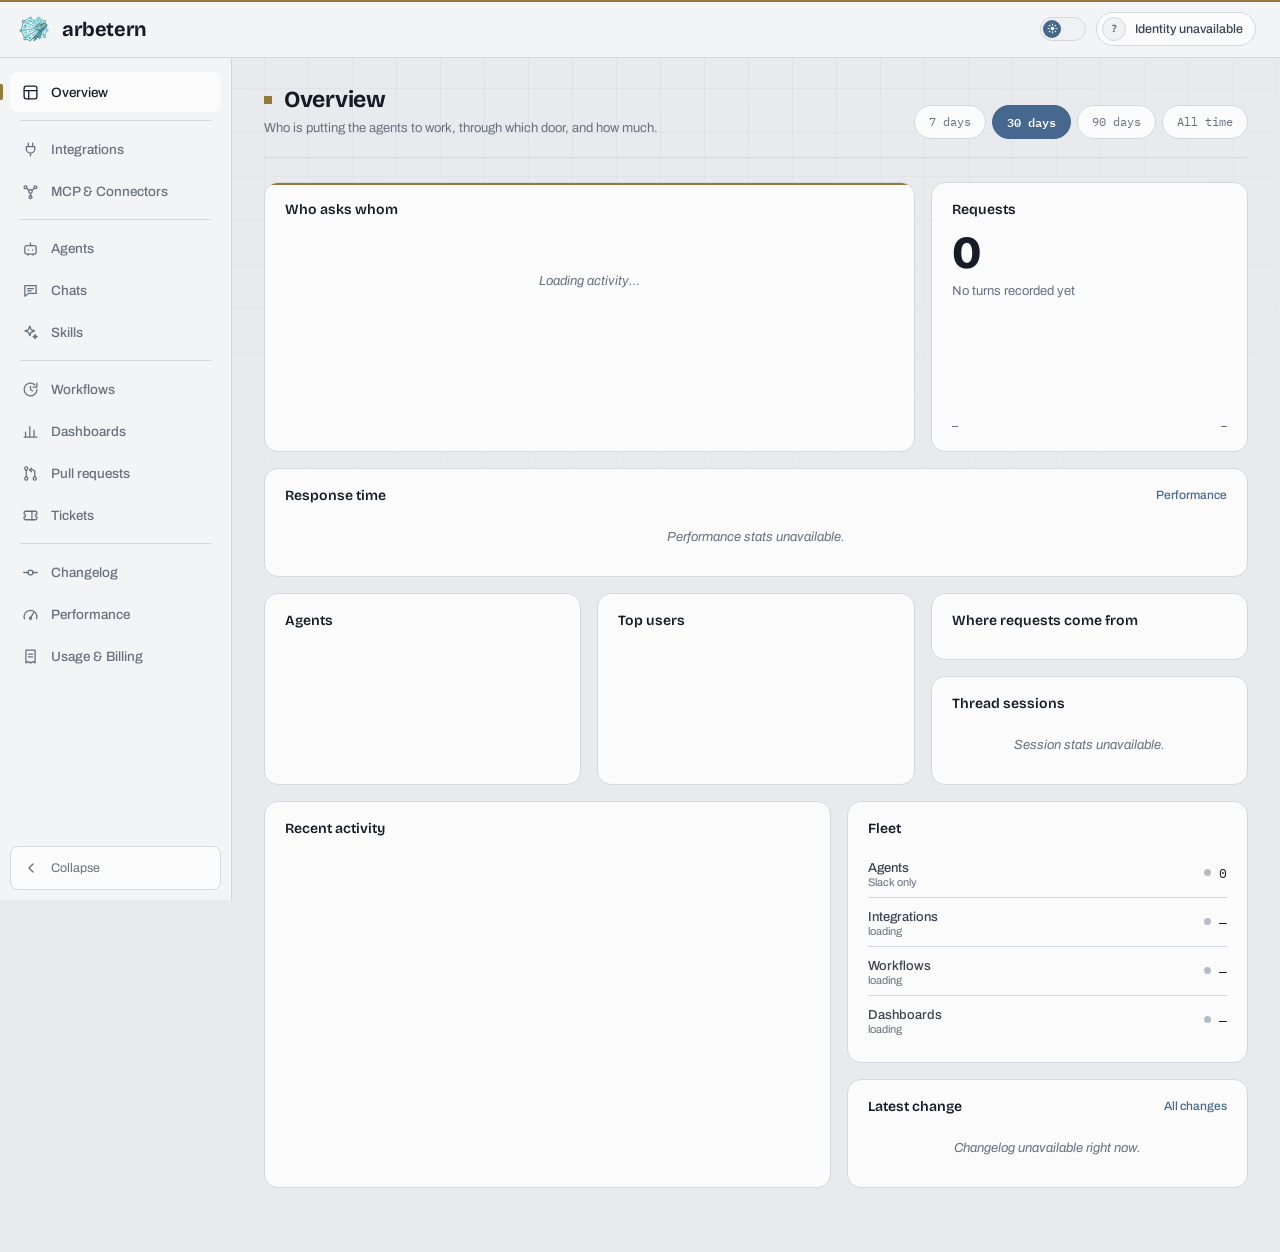
==== ui/index.html @ 9fe019d5 "feat(context): merge user context to a single profile and add output definition per source Signed-of" ====
<!DOCTYPE html>
<html lang="en">
<head>
  <meta charset="UTF-8" />
  <meta name="viewport" content="width=device-width, initial-scale=1.0" />
  <link rel="icon" type="image/svg+xml" href="/favicon.svg" />
  <title>arbetern — Agent Manager</title>
  <link rel="preconnect" href="https://fonts.googleapis.com" />
  <link rel="preconnect" href="https://fonts.gstatic.com" crossorigin />
  <link href="https://fonts.googleapis.com/css2?family=Bricolage+Grotesque:opsz,wght@12..96,500;12..96,600;12..96,700;12..96,800&family=Archivo:wght@400;500;600;700&family=IBM+Plex+Mono:wght@400;500;600&display=swap" rel="stylesheet" />
  <script>(function(){var d=document.documentElement;try{var t=localStorage.getItem('arbetern-theme');if(!t&&window.matchMedia&&matchMedia('(prefers-color-scheme: light)').matches)t='light';d.dataset.theme=t||'dark';if(localStorage.getItem('arbetern-sidebar')==='collapsed')d.dataset.sidebar='collapsed';}catch(e){d.dataset.theme='dark';}})();</script>
  <link rel="stylesheet" href="/ui/app.css" />
</head>
<body>

  <header class="topbar">
    <div class="topbar-left">
      <button class="icon-btn" id="menu-toggle" type="button" aria-label="Open navigation">
        <svg viewBox="0 0 24 24" fill="none" stroke="currentColor" stroke-width="2" stroke-linecap="round"><path d="M4 7h16M4 12h16M4 17h16"/></svg>
      </button>
      <a class="logo" href="/ui/" data-page="overview">
        <div class="logo-icon" id="logo-icon">a</div>
        <span id="header-title">arbetern</span>
      </a>
    </div>
    <div class="topbar-right">
      <button class="theme-toggle" id="theme-toggle" type="button" role="switch" aria-label="Toggle color theme">
        <span class="theme-toggle-knob">
          <svg class="tt-sun" viewBox="0 0 24 24" width="11" height="11" fill="none" stroke="currentColor" stroke-width="2.5" stroke-linecap="round"><circle cx="12" cy="12" r="4" fill="currentColor" stroke="none"/><path d="M12 2.5v2M12 19.5v2M2.5 12h2M19.5 12h2M5 5l1.4 1.4M17.6 17.6 19 19M19 5l-1.4 1.4M6.4 17.6 5 19"/></svg>
          <svg class="tt-moon" viewBox="0 0 24 24" width="11" height="11" fill="currentColor"><path d="M21 12.79A9 9 0 1 1 11.21 3 7 7 0 0 0 21 12.79z"/></svg>
        </span>
      </button>
      <div class="user-menu" id="user-menu">
        <button class="user-btn" id="user-button" type="button" aria-haspopup="dialog" aria-expanded="false" title="Your identity">
          <span class="user-avatar muted">?</span><span class="user-name">Signing in…</span>
        </button>
        <div class="user-pop" id="user-pop" role="dialog" aria-label="Your identity" hidden></div>
      </div>
    </div>
  </header>

  <div class="shell">
    <aside class="sidebar" id="sidebar">
      <nav class="sidebar-nav" aria-label="Primary">
        <a class="nav-item" href="/ui/" data-page="overview" title="Overview">
          <svg viewBox="0 0 24 24" fill="none" stroke="currentColor" stroke-width="1.8" stroke-linecap="round" stroke-linejoin="round"><rect x="3" y="3" width="18" height="18" rx="3"/><path d="M3 9.5h18M9.5 21V9.5"/></svg>
          <span>Overview</span>
        </a>
        <div class="nav-sep"></div>
        <a class="nav-item" href="/ui/integrations" data-page="integrations" title="Integrations">
          <svg viewBox="0 0 24 24" fill="none" stroke="currentColor" stroke-width="1.8" stroke-linecap="round" stroke-linejoin="round"><path d="M9 3v5M15 3v5M6 8h12v3a6 6 0 0 1-12 0V8zM12 17v4"/></svg>
          <span>Integrations</span>
        </a>
        <a class="nav-item" href="/ui/mcp" data-page="mcp" title="MCP &amp; Connectors">
          <svg viewBox="0 0 24 24" fill="none" stroke="currentColor" stroke-width="1.8" stroke-linecap="round" stroke-linejoin="round"><circle cx="12" cy="12" r="2.5"/><circle cx="5" cy="6" r="2"/><circle cx="19" cy="6" r="2"/><circle cx="12" cy="20" r="2"/><path d="M10.2 10.5 6.6 7.4M13.8 10.5l3.6-3.1M12 14.5V18"/></svg>
          <span>MCP &amp; Connectors</span>
        </a>
        <div class="nav-sep"></div>
        <a class="nav-item" href="/ui/agents" data-page="agents" title="Agents">
          <svg viewBox="0 0 24 24" fill="none" stroke="currentColor" stroke-width="1.8" stroke-linecap="round" stroke-linejoin="round"><rect x="4" y="8" width="16" height="12" rx="3"/><path d="M12 4v4M8.5 20v1.5M15.5 20v1.5"/><circle cx="9" cy="14" r="1" fill="currentColor" stroke="none"/><circle cx="15" cy="14" r="1" fill="currentColor" stroke="none"/></svg>
          <span>Agents</span>
        </a>
        <a class="nav-item" href="/ui/chats" data-page="chats" title="Chats">
          <svg viewBox="0 0 24 24" fill="none" stroke="currentColor" stroke-width="1.8" stroke-linecap="round" stroke-linejoin="round"><path d="M4 5h16v11H9.5L4 20V5z"/><path d="M8 9.5h8M8 12.5h5"/></svg>
          <span>Chats</span>
        </a>
        <a class="nav-item" href="/ui/skills" data-page="skills" title="Skills">
          <svg viewBox="0 0 24 24" fill="none" stroke="currentColor" stroke-width="1.8" stroke-linecap="round" stroke-linejoin="round"><path d="M11 3l1.9 4.9L17.8 9.8l-4.9 1.9L11 16.6l-1.9-4.9L4.2 9.8l4.9-1.9L11 3z"/><path d="M18.5 15l.8 2 2 .8-2 .8-.8 2-.8-2-2-.8 2-.8.8-2z"/></svg>
          <span>Skills</span>
        </a>
        <div class="nav-sep"></div>
        <a class="nav-item" href="/ui/workflows" data-page="workflows" title="Workflows">
          <svg viewBox="0 0 24 24" fill="none" stroke="currentColor" stroke-width="1.8" stroke-linecap="round" stroke-linejoin="round"><path d="M21 12a9 9 0 1 1-2.9-6.6"/><path d="M21 3v5.5h-5.5"/><path d="M12 7.5V12l3 2"/></svg>
          <span>Workflows</span>
        </a>
        <a class="nav-item" href="/ui/dashboards" data-page="dashboards" title="Dashboards">
          <svg viewBox="0 0 24 24" fill="none" stroke="currentColor" stroke-width="1.8" stroke-linecap="round" stroke-linejoin="round"><path d="M5 20v-7M11 20V5M17 20v-10M3 20h18"/></svg>
          <span>Dashboards</span>
        </a>
        <a class="nav-item" href="/ui/pulls" data-page="pulls" title="Pull requests">
          <svg viewBox="0 0 24 24" fill="none" stroke="currentColor" stroke-width="1.8" stroke-linecap="round" stroke-linejoin="round"><circle cx="6" cy="5" r="2.2"/><circle cx="6" cy="19" r="2.2"/><circle cx="18" cy="19" r="2.2"/><path d="M6 7.2v9.6M18 16.8V10a3 3 0 0 0-3-3h-4"/><path d="M13.5 4.5 11 7l2.5 2.5"/></svg>
          <span>Pull requests</span>
        </a>
        <a class="nav-item" href="/ui/tickets" data-page="tickets" title="Tickets">
          <svg viewBox="0 0 24 24" fill="none" stroke="currentColor" stroke-width="1.8" stroke-linecap="round" stroke-linejoin="round"><path d="M3 8a2 2 0 0 1 2-2h14a2 2 0 0 1 2 2v2a2 2 0 0 0 0 4v2a2 2 0 0 1-2 2H5a2 2 0 0 1-2-2v-2a2 2 0 0 0 0-4V8z"/><path d="M14 6v12"/></svg>
          <span>Tickets</span>
        </a>
        <div class="nav-sep"></div>
        <a class="nav-item" href="/ui/changelog" data-page="changelog" title="Changelog">
          <svg viewBox="0 0 24 24" fill="none" stroke="currentColor" stroke-width="1.8" stroke-linecap="round" stroke-linejoin="round"><circle cx="12" cy="12" r="3.5"/><path d="M2.5 12h6M15.5 12h6"/></svg>
          <span>Changelog</span>
        </a>
        <a class="nav-item" href="/ui/performance" data-page="performance" title="Performance">
          <svg viewBox="0 0 24 24" fill="none" stroke="currentColor" stroke-width="1.8" stroke-linecap="round" stroke-linejoin="round"><path d="M3.5 18a9 9 0 1 1 17 0"/><path d="M12.6 15.6 16.5 9.4"/><circle cx="12" cy="17.2" r="1.5"/></svg>
          <span>Performance</span>
        </a>
        <a class="nav-item" href="/ui/billing" data-page="billing" title="Usage &amp; Billing">
          <svg viewBox="0 0 24 24" fill="none" stroke="currentColor" stroke-width="1.8" stroke-linecap="round" stroke-linejoin="round"><path d="M5.5 3h13v18l-2.6-1.8L13.3 21 12 19.6 10.7 21l-2.6-1.8L5.5 21V3z"/><path d="M9 8.5h6M9 12.5h6"/></svg>
          <span>Usage &amp; Billing</span>
        </a>
        <a class="nav-item" href="/ui/backend" data-page="backend" title="Backend" id="nav-backend" hidden>
          <svg viewBox="0 0 24 24" fill="none" stroke="currentColor" stroke-width="1.8" stroke-linecap="round" stroke-linejoin="round"><ellipse cx="12" cy="5.5" rx="8" ry="2.5"/><path d="M4 5.5v13c0 1.4 3.6 2.5 8 2.5s8-1.1 8-2.5v-13"/><path d="M4 12c0 1.4 3.6 2.5 8 2.5s8-1.1 8-2.5"/></svg>
          <span>Backend</span>
        </a>
      </nav>
      <button class="sidebar-collapse" id="sidebar-collapse" type="button" aria-label="Collapse navigation" title="Collapse">
        <svg viewBox="0 0 24 24" fill="none" stroke="currentColor" stroke-width="2" stroke-linecap="round" stroke-linejoin="round"><path d="M15 6l-6 6 6 6"/></svg>
        <span>Collapse</span>
      </button>
    </aside>
    <div class="sidebar-scrim" id="sidebar-scrim"></div>

    <main class="content">
      <section class="page" data-page="overview">
        <div class="page-head">
          <div>
            <h1 class="page-title">Overview</h1>
            <p class="page-desc">Who is putting the agents to work, through which door, and how much.</p>
          </div>
          <div class="page-actions">
            <div class="pills" data-pills="window">
              <button class="pill" data-days="7">7 days</button>
              <button class="pill active" data-days="30">30 days</button>
              <button class="pill" data-days="90">90 days</button>
              <button class="pill" data-days="0">All time</button>
            </div>
          </div>
        </div>
        <div class="overview-grid">
          <section class="panel panel-matrix span-8">
            <h2>Who asks whom <small id="matrix-meta"></small></h2>
            <div class="matrix-scroll" id="matrix"><div class="empty tall">Loading activity…</div></div>
          </section>
          <section class="panel panel-requests span-4">
            <h2>Requests <small id="req-meta"></small></h2>
            <div class="hero-num" id="ov-req">0</div>
            <div class="hero-sub" id="ov-req-sub">No turns recorded yet</div>
            <div class="bars" id="ov-bars"></div>
            <div class="axis"><span id="ov-axis-from">—</span><span id="ov-axis-to">—</span></div>
          </section>
          <section class="panel panel-perf span-12">
            <h2>Response time <small id="ov-perf-meta"></small><a class="h2-link" href="/ui/performance" data-page="performance">Performance</a></h2>
            <div id="ov-perf"><div class="empty">Loading…</div></div>
          </section>
          <section class="panel span-4">
            <h2>Agents <small id="ov-agents-meta"></small></h2>
            <div id="ov-agents"></div>
          </section>
          <section class="panel span-4">
            <h2>Top users <small id="ov-users-meta"></small></h2>
            <div id="ov-users"></div>
          </section>
          <div class="span-4 stack">
            <section class="panel">
              <h2>Where requests come from</h2>
              <div id="ov-sources"></div>
            </section>
            <section class="panel">
              <h2>Thread sessions <small id="ov-sessions-meta"></small></h2>
              <div id="ov-sessions"></div>
            </section>
          </div>
          <section class="panel panel-recent span-7">
            <h2>Recent activity <small id="ov-recent-meta"></small></h2>
            <div class="list-scroll" id="ov-recent"></div>
          </section>
          <div class="span-5 stack loose">
            <section class="panel">
              <h2>Fleet</h2>
              <div id="ov-fleet"></div>
            </section>
            <section class="panel change-hero">
              <h2>Latest change <a class="h2-link" href="/ui/changelog" data-page="changelog">All changes</a></h2>
              <div id="ov-change"></div>
            </section>
          </div>
        </div>
      </section>

      <section class="page" data-page="integrations" hidden>
        <div class="page-head">
          <div>
            <h1 class="page-title">Integrations</h1>
            <p class="page-desc">Every connector the agents can reach, with its live permission and auth state. Open one to see scopes and tools.</p>
          </div>
          <div class="page-actions"><span class="header-badge" id="integration-count"></span></div>
        </div>
        <div class="integrations-grid" id="integrations-grid">
          <div class="empty-state" style="grid-column:1/-1;padding:30px;"><p>Loading integrations...</p></div>
        </div>
        <div id="integration-detail"></div>
      </section>

      <section class="page" data-page="agents" hidden>
        <div class="page-head">
          <div>
            <h1 class="page-title">Agents</h1>
            <p class="page-desc">The roster. Open a card to read its prompts, or start a chat where it is enabled.</p>
          </div>
        </div>
        <div class="agents-grid" id="agents-grid">
          <div class="empty-state">
            <div class="empty-state-icon">&#x1f916;</div>
            <p>Loading agents...</p>
          </div>
        </div>
      </section>

      <section class="page" data-page="workflows" hidden>
        <div class="page-head">
          <div>
            <h1 class="page-title">Workflows</h1>
            <p class="page-desc">Scheduled and event-driven runs across every agent. Open one for its run history and editor.</p>
          </div>
          <div class="page-actions">
            <div class="pills" id="wf-filter"></div>
            <input class="search-input" id="wf-search" type="search" placeholder="Search workflows by meaning…" autocomplete="off" aria-label="Search workflows">
          </div>
        </div>
        <div class="gitops-line" id="wf-gitops"></div>
        <p class="search-note" id="wf-search-note" hidden></p>
        <div class="list-panel list-scroll" id="wf-list"><div class="empty tall">Loading workflows…</div></div>
      </section>

      <section class="page" data-page="dashboards" hidden>
        <div class="page-head">
          <div>
            <h1 class="page-title">Dashboards</h1>
            <p class="page-desc">Recurring data snapshots and prompt-rendered reports, refreshed on their own schedule.</p>
          </div>
          <div class="page-actions">
            <div class="pills" id="dash-filter"></div>
            <input class="search-input" id="dash-search" type="search" placeholder="Search dashboards by meaning…" autocomplete="off" aria-label="Search dashboards">
          </div>
        </div>
        <div class="gitops-line" id="dash-gitops"></div>
        <p class="search-note" id="dash-search-note" hidden></p>
        <div class="list-panel list-scroll" id="dash-list"><div class="empty tall">Loading dashboards…</div></div>
      </section>

      <section class="page" data-page="pulls" hidden>
        <div class="page-head">
          <div>
            <h1 class="page-title">Pull requests</h1>
            <p class="page-desc">Open pull requests the agents authored from Slack, chat and workflow runs. Ready-for-review ones come first, drafts last; merged or closed ones drop off.</p>
          </div>
          <div class="page-actions">
            <div class="pills" id="pr-filter"></div>
            <input class="search-input" id="pr-search" type="search" placeholder="Filter by title, repo or requester…" autocomplete="off" aria-label="Filter pull requests">
          </div>
        </div>
        <p class="search-note" id="pr-note" hidden></p>
        <div class="list-panel list-scroll" id="pr-list"><div class="empty tall">Loading pull requests…</div></div>
      </section>

      <section class="page" data-page="tickets" hidden>
        <div class="page-head">
          <div>
            <h1 class="page-title">Tickets</h1>
            <p class="page-desc">Unresolved Jira issues assigned to the agents' own account, most recently updated first.</p>
          </div>
          <div class="page-actions">
            <div class="pills" id="ticket-filter"></div>
            <input class="search-input" id="ticket-search" type="search" placeholder="Filter tickets…" autocomplete="off" aria-label="Filter tickets">
          </div>
        </div>
        <p class="search-note" id="ticket-note" hidden></p>
        <div class="list-panel list-scroll" id="ticket-list"><div class="empty tall">Loading tickets…</div></div>
      </section>

      <section class="page" data-page="backend" hidden>
        <div class="page-head">
          <div>
            <h1 class="page-title">Backend</h1>
            <p class="page-desc">Read-only view of the state bucket, laid out as folders, and of the vector index.</p>
          </div>
          <div class="page-actions">
            <div class="pills" id="backend-tabs"></div>
            <input class="search-input" id="backend-search" type="search" placeholder="Filter by key…" autocomplete="off" aria-label="Filter objects">
          </div>
        </div>
        <div class="backend-summary" id="backend-summary"></div>
        <div id="backend-body"><div class="empty tall">Loading…</div></div>
      </section>

      <section class="page" data-page="context" hidden>
        <div class="page-head">
          <div>
            <h1 class="page-title">Your context</h1>
            <p class="page-desc">Everything the agents remember from your own turns, in Slack and in this console. Only you see this page.</p>
          </div>
          <div class="page-actions">
            <div class="pills" id="context-tabs"></div>
            <div class="pills" id="context-agent-pills"></div>
            <input class="search-input" id="context-search" type="search" placeholder="Filter your turns…" autocomplete="off" aria-label="Filter remembered turns" hidden>
          </div>
        </div>
        <div class="chip-row" id="context-summary"></div>
        <div id="context-body"><div class="empty tall">Loading…</div></div>
      </section>

      <section class="page" data-page="workflow" hidden><div id="wf-detail"></div></section>
      <section class="page" data-page="dashboard" hidden><div id="dash-detail"></div></section>

      <section class="page" data-page="mcp" hidden>
        <div class="page-head">
          <div>
            <h1 class="page-title">MCP &amp; Connectors</h1>
            <p class="page-desc">Model Context Protocol servers the agents can call. Register a server, test it to discover its tools, then choose which agents may use them.</p>
          </div>
          <div class="page-actions"><button class="btn-mini primary" id="mcp-new-btn" type="button">Add connector</button></div>
        </div>
        <p class="page-note">Built-in connectors such as GitHub, Jira and Datadog are managed under <a href="/ui/integrations" data-page="integrations">Integrations</a>.</p>
        <p class="page-note" id="mcp-readonly-note" hidden>Read-only view: adding or changing connectors is limited to the configured admin group.</p>
        <div class="cards" id="mcp-list"><div class="empty tall">Loading connectors…</div></div>
      </section>

      <section class="page" data-page="chats" hidden>
        <div class="page-head">
          <div>
            <h1 class="page-title">Chats</h1>
            <p class="page-desc">Conversations with the agents that have chat enabled. Everyone with access sees the same history.</p>
          </div>
          <div class="page-actions">
            <div class="pills" id="chat-agent-pills"></div>
            <button class="btn-mini primary" id="chat-new-btn" type="button" hidden>New chat</button>
          </div>
        </div>
        <div class="list-panel list-scroll" id="chat-list"><div class="empty tall">Loading conversations…</div></div>
      </section>

      <section class="page" data-page="skills" hidden>
        <div class="page-head">
          <div>
            <h1 class="page-title">Skills</h1>
            <p class="page-desc">Instruction blocks the agents follow. Built-in skills ship with each agent; custom skills are written here and appended to the prompts of the agents you choose.</p>
          </div>
          <div class="page-actions">
            <div class="pills" id="skill-filter"></div>
            <button class="btn-mini primary" id="skill-new-btn" type="button">New skill</button>
          </div>
        </div>
        <p class="page-note" id="skills-readonly-note" hidden></p>
        <h2 class="group-title">Custom <small id="skills-custom-meta"></small></h2>
        <div class="cards" id="skills-custom"><div class="empty tall">Loading skills…</div></div>
        <h2 class="group-title">Built-in <small id="skills-builtin-meta"></small></h2>
        <div class="cards" id="skills-builtin"></div>
      </section>

      <section class="page" data-page="changelog" hidden>
        <div class="page-head">
          <div>
            <h1 class="page-title">Changelog</h1>
            <p class="page-desc">The latest commits to the arbetern repository.</p>
          </div>
        </div>
        <div class="changes-list" id="changes-list">
          <div class="empty-state" style="padding:30px;"><p>Loading changes...</p></div>
        </div>
      </section>

      <section class="page billing perf" data-page="performance" hidden>
        <div class="page-head">
          <div>
            <h1 class="page-title">Performance</h1>
            <p class="page-desc">How long the agents take to answer, where that time goes, and how often a turn ends without an answer. Nothing here is tied to a person, a channel or a prompt.</p>
          </div>
          <div class="page-actions">
            <div class="pills" data-pills="window">
              <button class="pill" data-days="7">7 days</button>
              <button class="pill active" data-days="30">30 days</button>
              <button class="pill" data-days="90">90 days</button>
              <button class="pill" data-days="0">All time</button>
            </div>
          </div>
        </div>

        <section class="ledger">
          <div class="meter">
            <div class="eyebrow">Median response</div>
            <div class="total" id="perf-p50">—</div>
            <div class="sub" id="perf-sub">No turns recorded yet</div>
            <div class="est" id="perf-runtime">Runtime loading…</div>
          </div>
          <div class="spark">
            <div class="lbl">Daily p95 response time</div>
            <div class="bars" id="perf-bars"></div>
            <div class="axis"><span id="perf-axis-from">—</span><span id="perf-axis-to">—</span></div>
          </div>
        </section>

        <section class="stats">
          <div class="stat"><div class="k">Turns</div><div class="v" id="p-turns">0</div></div>
          <div class="stat"><div class="k">p95 response</div><div class="v" id="p-p95">—</div></div>
          <div class="stat"><div class="k">First round</div><div class="v" id="p-first">—</div></div>
          <div class="stat"><div class="k">Answered</div><div class="v" id="p-ok">—</div></div>
          <div class="stat"><div class="k">Time in tools</div><div class="v" id="p-tools">—</div></div>
          <div class="stat"><div class="k">Output speed</div><div class="v" id="p-tps">—</div></div>
        </section>

        <div class="panel"><h2>Response time distribution <small id="p-hist-meta"></small></h2><div id="p-hist"></div></div>

        <div class="grid2">
          <div class="panel"><h2>By agent</h2><div id="p-agent"></div></div>
          <div class="panel"><h2>By entry path</h2><div id="p-source"></div></div>
        </div>
        <div class="grid2">
          <div class="panel"><h2>How turns end</h2><div id="p-outcome"></div></div>
          <div class="panel"><h2>Deferred work <small>queue backlog</small></h2><div id="p-queue"></div></div>
        </div>
        <div class="panel"><h2>Optional services <small>skipped while unhealthy</small></h2><div id="p-deps"></div></div>
        <div class="panel"><h2>Model backends <small>provider round-trips, retries folded in</small></h2><div id="p-model"></div></div>
        <div class="panel"><h2>Tool calls <small id="p-tool-meta"></small></h2><div class="list-scroll" id="p-tool"></div></div>
        <div class="panel"><h2>Slowest recent turns <small id="p-slow-meta"></small></h2><div class="list-scroll" id="p-slow"></div></div>

        <div class="footer">Aggregated from recorded turns · refreshes every 30s · percentiles are interpolated from a latency histogram</div>
      </section>

      <section class="page billing" data-page="billing" hidden>
        <div class="page-head">
          <div>
            <h1 class="page-title">Usage &amp; Billing</h1>
            <p class="page-desc">Estimated LLM spend across agents, models, sources, users and workflows.</p>
          </div>
          <div class="page-actions">
            <div class="pills" data-pills="window">
              <button class="pill" data-days="7">7 days</button>
              <button class="pill active" data-days="30">30 days</button>
              <button class="pill" data-days="90">90 days</button>
              <button class="pill" data-days="0">All time</button>
            </div>
          </div>
        </div>

        <section class="ledger">
          <div class="meter">
            <div class="eyebrow">Estimated spend</div>
            <div class="total" id="total-cost">$0.00</div>
            <div class="sub" id="total-sub">No usage recorded yet</div>
            <div class="est" id="price-src">Pricing source loading…</div>
          </div>
          <div class="spark">
            <div class="lbl">Daily spend</div>
            <div class="bars" id="bars"></div>
            <div class="axis"><span id="axis-from">—</span><span id="axis-to">—</span></div>
          </div>
        </section>

        <section class="stats">
          <div class="stat"><div class="k">Requests</div><div class="v" id="s-req">0</div></div>
          <div class="stat"><div class="k">Tokens</div><div class="v" id="s-tok">0</div></div>
          <div class="stat"><div class="k">Avg / request</div><div class="v" id="s-avg">$0.00</div></div>
          <div class="stat"><div class="k">Cache hit</div><div class="v" id="s-cache">0%</div></div>
          <div class="stat"><div class="k">Compression saved</div><div class="v" id="s-comp">0</div></div>
        </section>

        <div class="grid2">
          <div class="panel"><h2>By agent</h2><div id="t-agent"></div></div>
          <div class="panel"><h2>By source</h2><div id="t-source"></div></div>
        </div>
        <div class="grid2">
          <div class="panel"><h2>By user <small>slack &amp; chat</small></h2><div id="t-user"></div></div>
          <div class="panel"><h2>By workflow</h2><div id="t-wf"></div></div>
        </div>
        <div class="panel"><h2>By model</h2><div id="t-model"></div></div>
        <div class="panel"><h2>Recent activity <small id="recent-meta"></small></h2><div class="list-scroll" id="t-recent"></div></div>

        <div class="footer">Aggregated from recorded turns · refreshes every 30s · prices are estimates</div>
      </section>
    </main>
  </div>

  <div class="modal-overlay" id="modal-overlay">
    <div class="modal-panel" id="modal-panel">
      <div class="modal-header">
        <div class="modal-header-left">
          <div class="modal-agent-avatar" id="modal-avatar"></div>
          <div>
            <div class="modal-title" id="modal-title"></div>
            <div class="modal-subtitle" id="modal-subtitle"></div>
          </div>
        </div>
        <button class="modal-close" id="modal-close">&times;</button>
      </div>
      <div class="modal-body" id="modal-body"></div>
      <div class="modal-footer">
        <div class="readonly-badge">
          <svg viewBox="0 0 24 24" fill="none" stroke="currentColor" stroke-width="2" stroke-linecap="round" stroke-linejoin="round">
            <rect x="3" y="11" width="18" height="11" rx="2" ry="2"/>
            <path d="M7 11V7a5 5 0 0 1 10 0v4"/>
          </svg>
          Read-only — prompts cannot be edited from the UI
        </div>
      </div>
    </div>
  </div>

  <div class="modal-overlay" id="form-overlay">
    <div class="modal-panel form-panel" id="form-panel">
      <div class="modal-header">
        <div class="modal-header-left">
          <div>
            <div class="modal-title" id="form-title"></div>
            <div class="modal-subtitle" id="form-subtitle"></div>
          </div>
        </div>
        <button class="modal-close" id="form-close" type="button">&times;</button>
      </div>
      <form class="modal-body form-body" id="form-body" novalidate autocomplete="off"></form>
      <div class="modal-footer form-footer">
        <div class="form-error" id="form-error"></div>
        <div class="actions">
          <button class="btn-mini" type="button" id="form-cancel">Cancel</button>
          <button class="btn-mini primary" type="button" id="form-save">Save</button>
        </div>
      </div>
    </div>
  </div>

  <div class="modal-overlay" id="chat-overlay">
    <div class="modal-panel" id="chat-panel">
      <div class="modal-header">
        <div class="modal-header-left">
          <div class="modal-agent-avatar" id="chat-avatar"></div>
          <div>
            <div class="modal-title" id="chat-title"></div>
            <div class="modal-subtitle" id="chat-subtitle"></div>
          </div>
        </div>
        <div class="chat-header-actions">
          <button class="chat-expand" id="chat-new" title="New chat">&#x2b;</button>
          <button class="chat-expand" id="chat-expand" title="Open full screen">&#x2197;</button>
          <button class="modal-close" id="chat-close">&times;</button>
        </div>
      </div>
      <div class="chat-messages" id="chat-messages"></div>
      <div class="chat-input-bar">
        <textarea id="chat-input" class="chat-input" rows="1" placeholder="Type a message…"></textarea>
        <button id="chat-send" class="chat-send">Send</button>
      </div>
      <div class="chat-disclaimer">Shared conversation — everyone with access to this agent sees this history.</div>
    </div>
  </div>

  <div class="chat-fullscreen" id="chat-fullscreen">
    <aside class="fs-sidebar">
      <div class="fs-sidebar-header">
        <span>arbetern chat</span>
        <button class="modal-close" id="fs-back" title="Close">&times;</button>
      </div>
      <div class="fs-agent-switch">
        <select id="fs-agent-select" title="Switch agent"></select>
      </div>
      <button class="fs-new-chat" id="fs-new-chat">&#x2b; New chat</button>
      <div class="fs-sidebar-list" id="fs-conv-list"></div>
    </aside>
    <section class="fs-main">
      <div class="modal-header">
        <div class="modal-header-left">
          <div class="modal-agent-avatar" id="fs-chat-avatar"></div>
          <div>
            <div class="modal-title" id="fs-chat-title"></div>
            <div class="modal-subtitle" id="fs-chat-subtitle"></div>
          </div>
        </div>
        <div class="chat-header-actions">
          <button class="chat-expand" id="fs-collapse" title="Collapse to side panel">&#x2199;</button>
        </div>
      </div>
      <div class="chat-messages" id="fs-chat-messages"></div>
      <div class="chat-input-bar">
        <textarea id="fs-chat-input" class="chat-input" rows="1" placeholder="Type a message…"></textarea>
        <button id="fs-chat-send" class="chat-send">Send</button>
      </div>
      <div class="chat-disclaimer">Shared conversations — everyone with access to this agent sees this history.</div>
    </section>
  </div>

  <script src="/ui/detail.js"></script>
  <script src="/ui/app.js"></script>
</body>
</html>
---- ui/app.css ----
*, *::before, *::after { box-sizing: border-box; margin: 0; padding: 0; }

:root {
  --bg: #0c0e13;
  --surface: #11141b;
  --surface-glass: #11141b;
  --card: #151923;
  --card-2: #1a1f2b;
  --card-hover: #1f2533;
  --border: #272e3c;
  --border-accent: #3a4456;
  --deep: #0a0c10;
  --text: #c3cbd8;
  --text-bright: #e9edf4;
  --text-muted: #7f8a9b;
  --accent: #7297bd;
  --accent-rgb: 114, 151, 189;
  --accent-2: #8f87b8;
  --accent-glow: rgba(114, 151, 189, 0.1);
  --gold: #c0a368;
  --green: #83b08a;
  --red: #c47f7f;
  --amber: #c79a5e;
  --cyan: #76a8b8;
  --on-accent: #10131a;
  --bubble-user: #28394d;
  --bubble-user-border: rgba(114, 151, 189, 0.35);
  color-scheme: dark;
  --font-display: 'Bricolage Grotesque', 'Archivo', sans-serif;
  --font-body: 'Archivo', -apple-system, 'Segoe UI', sans-serif;
  --font-mono: 'IBM Plex Mono', ui-monospace, 'SF Mono', monospace;
  --radius: 10px;
  --radius-lg: 14px;
  --shadow-card: 0 1px 2px rgba(0,0,0,.3);
  --shadow-pop: 0 16px 48px rgba(0,0,0,.5);
  --topbar-h: 58px;
  --sidebar-w: 232px;
  --sidebar-w-min: 60px;
}

html[data-theme="light"] {
  --bg: #e8eaed;
  --surface: #f3f4f6;
  --surface-glass: #f3f4f6;
  --card: #fbfbfc;
  --card-2: #eff1f3;
  --card-hover: #e7eaee;
  --border: #d3d8de;
  --border-accent: #b4bcc7;
  --deep: #eceef1;
  --text: #3b4350;
  --text-bright: #161c25;
  --text-muted: #67717e;
  --accent: #46688e;
  --accent-rgb: 70, 104, 142;
  --accent-2: #6a6293;
  --accent-glow: rgba(70, 104, 142, 0.12);
  --gold: #94783c;
  --green: #4d7a57;
  --red: #a35454;
  --amber: #96702f;
  --cyan: #3d7287;
  --on-accent: #f6f8fa;
  --bubble-user: #dde5ec;
  --bubble-user-border: rgba(70, 104, 142, 0.4);
  --shadow-card: 0 1px 2px rgba(25,35,50,.1);
  --shadow-pop: 0 16px 48px rgba(25,35,50,.2);
  color-scheme: light;
}

html[data-theme="light"] body::before {
  background-image:
    linear-gradient(rgba(50, 62, 80, 0.05) 1px, transparent 1px),
    linear-gradient(90deg, rgba(50, 62, 80, 0.05) 1px, transparent 1px);
}

html[data-theme="light"] .modal-overlay,
html[data-theme="light"] .sidebar-scrim {
  background: rgba(40, 46, 56, 0.45);
}

body {
  font-family: var(--font-body);
  background: var(--bg);
  color: var(--text);
  min-height: 100vh;
  -webkit-font-smoothing: antialiased;
}

body::before {
  content: '';
  position: fixed;
  inset: 0;
  pointer-events: none;
  z-index: 0;
  background-image:
    linear-gradient(rgba(143, 152, 168, 0.04) 1px, transparent 1px),
    linear-gradient(90deg, rgba(143, 152, 168, 0.04) 1px, transparent 1px);
  background-size: 44px 44px;
  -webkit-mask-image: radial-gradient(ellipse 90% 65% at 50% 0%, #000 0%, transparent 100%);
  mask-image: radial-gradient(ellipse 90% 65% at 50% 0%, #000 0%, transparent 100%);
}

:focus-visible { outline: 2px solid var(--accent); outline-offset: 2px; }
a { color: var(--accent); }

/* Top bar */
.topbar {
  position: fixed;
  top: 0;
  left: 0;
  right: 0;
  height: var(--topbar-h);
  display: flex;
  align-items: center;
  justify-content: space-between;
  padding: 0 24px 0 18px;
  border-bottom: 1px solid var(--border);
  background: var(--surface);
  z-index: 100;
}

.topbar::before {
  content: '';
  position: absolute;
  inset: 0 0 auto 0;
  height: 2px;
  background: var(--gold);
}

.topbar-left, .topbar-right {
  display: flex;
  align-items: center;
  gap: 10px;
}

.logo {
  display: flex;
  align-items: center;
  gap: 12px;
  font-family: var(--font-display);
  font-size: 20px;
  font-weight: 700;
  letter-spacing: -0.4px;
  color: var(--text-bright);
  text-decoration: none;
}

.logo-icon {
  width: 32px;
  height: 32px;
  background: var(--gold);
  border-radius: 9px;
  display: flex;
  align-items: center;
  justify-content: center;
  font-size: 17px;
  color: var(--on-accent);
}

.logo-icon img {
  width: 100%;
  height: 100%;
  object-fit: contain;
  border-radius: 9px;
}

.logo-icon.has-logo { background: transparent; }

.header-badge {
  font-family: var(--font-mono);
  font-size: 11.5px;
  color: var(--text-muted);
  background: var(--card);
  padding: 5px 12px;
  border-radius: 20px;
  border: 1px solid var(--border);
  white-space: nowrap;
}

.user-menu { position: relative; }

.user-btn {
  display: flex;
  align-items: center;
  gap: 9px;
  height: 34px;
  max-width: 240px;
  padding: 0 12px 0 5px;
  border-radius: 20px;
  background: var(--card);
  border: 1px solid var(--border);
  color: var(--text);
  font-family: inherit;
  font-size: 12.5px;
  font-weight: 500;
  cursor: pointer;
  transition: border-color 0.15s ease, background 0.15s ease;
}

.user-btn:hover, .user-btn[aria-expanded="true"] { border-color: var(--border-accent); background: var(--card-hover); }

.user-avatar {
  position: relative;
  width: 24px;
  height: 24px;
  border-radius: 50%;
  background: var(--accent);
  color: var(--on-accent);
  display: inline-flex;
  align-items: center;
  justify-content: center;
  font-family: var(--font-display);
  font-weight: 700;
  font-size: 11px;
  overflow: hidden;
  flex-shrink: 0;
}

.user-avatar img { position: absolute; inset: 0; width: 100%; height: 100%; object-fit: cover; }
.user-avatar.muted { background: var(--card-2); color: var(--text-muted); border: 1px solid var(--border); }
.user-name { white-space: nowrap; overflow: hidden; text-overflow: ellipsis; }

.user-pop {
  position: absolute;
  top: calc(100% + 8px);
  right: 0;
  width: 320px;
  max-width: calc(100vw - 32px);
  background: var(--surface);
  border: 1px solid var(--border-accent);
  border-radius: 12px;
  box-shadow: var(--shadow-pop);
  padding: 16px;
  z-index: 120;
}

.user-pop[hidden] { display: none; }
.id-head { display: flex; align-items: center; gap: 12px; padding-bottom: 14px; border-bottom: 1px solid var(--border); }
.id-head .user-avatar { width: 40px; height: 40px; font-size: 16px; }
.id-head > div { min-width: 0; }
.id-title { font-family: var(--font-display); font-size: 15px; font-weight: 700; color: var(--text-bright); overflow: hidden; text-overflow: ellipsis; white-space: nowrap; }
.id-sub { font-size: 12px; color: var(--text-muted); overflow: hidden; text-overflow: ellipsis; white-space: nowrap; }
.id-section { margin-top: 14px; }
.id-section h3 { display: flex; align-items: center; gap: 7px; font-family: var(--font-display); font-size: 12.5px; font-weight: 600; color: var(--text-bright); margin-bottom: 8px; }
.id-section h3 svg { width: 14px; height: 14px; }
.id-section h3 .tag { margin-left: auto; }
.id-row { display: grid; grid-template-columns: 84px minmax(0, 1fr); gap: 5px 10px; font-size: 12.5px; }
.id-row dt { color: var(--text-muted); }
.id-row dd { color: var(--text); overflow: hidden; text-overflow: ellipsis; white-space: nowrap; }
.id-row dd.mono { font-family: var(--font-mono); font-size: 11.5px; }
.id-row dd a { color: var(--accent); text-decoration: none; }
.id-row dd a:hover { text-decoration: underline; }
.id-note { font-size: 12px; color: var(--text-muted); line-height: 1.5; }
.id-note a { color: var(--accent); text-decoration: none; white-space: nowrap; }
.id-note a:hover { text-decoration: underline; }
.id-foot { margin-top: 14px; padding-top: 10px; border-top: 1px solid var(--border); font-family: var(--font-mono); font-size: 10.5px; color: var(--text-muted); }

.icon-btn {
  width: 34px;
  height: 34px;
  display: none;
  align-items: center;
  justify-content: center;
  background: var(--card);
  border: 1px solid var(--border);
  border-radius: 8px;
  color: var(--text-muted);
  cursor: pointer;
}

.icon-btn:hover { color: var(--text); background: var(--card-hover); }
.icon-btn svg { width: 18px; height: 18px; }

.theme-toggle {
  position: relative;
  width: 46px;
  height: 24px;
  flex-shrink: 0;
  border-radius: 20px;
  background: var(--card-2);
  border: 1px solid var(--border);
  cursor: pointer;
  padding: 0;
  transition: background 0.2s ease, border-color 0.2s ease;
}

.theme-toggle:hover { border-color: var(--border-accent); }

.theme-toggle-knob {
  position: absolute;
  top: 2px;
  left: 2px;
  width: 18px;
  height: 18px;
  border-radius: 50%;
  background: var(--accent);
  color: var(--on-accent);
  display: flex;
  align-items: center;
  justify-content: center;
  transform: translateX(22px);
  transition: transform 0.3s cubic-bezier(0.22, 1, 0.36, 1);
}

html[data-theme="light"] .theme-toggle-knob { transform: translateX(0); }
.theme-toggle .tt-sun { display: none; }
.theme-toggle .tt-moon { display: block; }
html[data-theme="light"] .theme-toggle .tt-sun { display: block; }
html[data-theme="light"] .theme-toggle .tt-moon { display: none; }

/* Shell: side rail + content */
.shell {
  display: flex;
  padding-top: var(--topbar-h);
  min-height: 100vh;
  position: relative;
  z-index: 1;
}

.sidebar {
  position: sticky;
  top: var(--topbar-h);
  height: calc(100vh - var(--topbar-h));
  width: var(--sidebar-w);
  flex-shrink: 0;
  background: var(--surface);
  border-right: 1px solid var(--border);
  display: flex;
  flex-direction: column;
  transition: width 0.25s cubic-bezier(0.16, 1, 0.3, 1);
  z-index: 90;
}

html[data-sidebar="collapsed"] .sidebar { width: var(--sidebar-w-min); }

.sidebar-nav {
  flex: 1;
  padding: 14px 0;
  display: flex;
  flex-direction: column;
  gap: 2px;
  overflow-y: auto;
  overflow-x: hidden;
}

.nav-item {
  position: relative;
  display: flex;
  align-items: center;
  gap: 12px;
  height: 40px;
  margin: 0 10px;
  padding: 0 12px;
  border-radius: 8px;
  color: var(--text-muted);
  font-size: 13.5px;
  font-weight: 500;
  text-decoration: none;
  white-space: nowrap;
  transition: background 0.15s ease, color 0.15s ease;
}

.nav-item[hidden] { display: none; }

.nav-item svg {
  width: 17px;
  height: 17px;
  flex-shrink: 0;
}

.nav-item:hover { background: var(--card-hover); color: var(--text); }

.nav-item.active {
  background: var(--card);
  color: var(--text-bright);
}

.nav-item.active::before {
  content: '';
  position: absolute;
  left: -10px;
  top: 12px;
  bottom: 12px;
  width: 3px;
  background: var(--gold);
  border-radius: 0 2px 2px 0;
}

.nav-item span { overflow: hidden; text-overflow: ellipsis; }

html[data-sidebar="collapsed"] .nav-item { justify-content: center; padding: 0; margin: 0 10px; }
html[data-sidebar="collapsed"] .nav-item span,
html[data-sidebar="collapsed"] .sidebar-collapse span { display: none; }

.sidebar-collapse {
  display: flex;
  align-items: center;
  gap: 12px;
  height: 44px;
  margin: 10px;
  padding: 0 12px;
  border: 1px solid var(--border);
  border-radius: 8px;
  background: var(--card);
  color: var(--text-muted);
  font-family: inherit;
  font-size: 12.5px;
  cursor: pointer;
  white-space: nowrap;
  transition: color 0.15s ease, background 0.15s ease;
}

.sidebar-collapse:hover { color: var(--text); background: var(--card-hover); }
.sidebar-collapse svg { width: 16px; height: 16px; flex-shrink: 0; transition: transform 0.25s ease; }
html[data-sidebar="collapsed"] .sidebar-collapse { justify-content: center; padding: 0; }
html[data-sidebar="collapsed"] .sidebar-collapse svg { transform: rotate(180deg); }

.sidebar-scrim {
  display: none;
  position: fixed;
  inset: var(--topbar-h) 0 0 0;
  background: rgba(8, 10, 14, 0.6);
  z-index: 85;
}

.content {
  flex: 1;
  min-width: 0;
  max-width: 1400px;
  padding: 28px 32px 64px;
}

.page[hidden] { display: none; }

.page-head {
  display: flex;
  align-items: flex-end;
  justify-content: space-between;
  gap: 16px;
  flex-wrap: wrap;
  padding-bottom: 18px;
  margin-bottom: 24px;
  border-bottom: 1px solid var(--border);
}

.page-title {
  display: flex;
  align-items: center;
  gap: 12px;
  font-family: var(--font-display);
  font-size: 23px;
  font-weight: 700;
  letter-spacing: -0.3px;
  color: var(--text-bright);
}

.page-title::before {
  content: '';
  width: 8px;
  height: 8px;
  background: var(--gold);
  flex-shrink: 0;
}

.page-desc {
  margin-top: 6px;
  font-size: 13px;
  color: var(--text-muted);
  max-width: 68ch;
  line-height: 1.5;
}

.page-actions {
  display: flex;
  align-items: center;
  gap: 10px;
  flex-wrap: wrap;
}

.pills { display: flex; gap: 6px; flex-wrap: wrap; }

.pill {
  font-family: var(--font-mono);
  font-size: 12px;
  padding: 6px 14px;
  border-radius: 20px;
  background: var(--card);
  border: 1px solid var(--border);
  color: var(--text-muted);
  cursor: pointer;
  transition: color 0.15s ease, border-color 0.15s ease;
}

.pill:hover { border-color: var(--border-accent); color: var(--text); }
.pill.active { background: var(--accent); border-color: var(--accent); color: var(--on-accent); font-weight: 600; }

/* Panels and data tables */
.panel {
  background: var(--card);
  border: 1px solid var(--border);
  border-radius: var(--radius-lg);
  padding: 18px 20px;
  min-width: 0;
}

.panel h2 {
  font-family: var(--font-display);
  font-size: 14px;
  font-weight: 600;
  color: var(--text-bright);
  margin-bottom: 12px;
  display: flex;
  align-items: center;
  gap: 8px;
}

.panel h2 small {
  font-family: var(--font-mono);
  font-weight: 400;
  font-size: 11px;
  color: var(--text-muted);
}

.panel h2 .h2-link {
  margin-left: auto;
  font-family: var(--font-body);
  font-size: 12px;
  font-weight: 500;
  color: var(--accent);
  text-decoration: none;
}

.panel h2 .h2-link:hover { text-decoration: underline; }

.data-table { width: 100%; border-collapse: collapse; font-size: 13px; }
.data-table th, .data-table td { text-align: left; padding: 8px 10px; border-bottom: 1px solid var(--border); vertical-align: middle; }
.data-table th { font-size: 10.5px; text-transform: uppercase; letter-spacing: 0.5px; color: var(--text-muted); font-weight: 600; white-space: nowrap; }
.data-table td { color: var(--text); }
.data-table td.n, .data-table th.n { text-align: right; font-family: var(--font-mono); font-size: 12px; }
.data-table td.cost { color: var(--gold); font-weight: 600; }
.data-table tbody tr:last-child td { border-bottom: none; }
.data-table tbody tr:hover { background: rgba(var(--accent-rgb), 0.05); }
.data-table .sub { display: block; font-size: 11.5px; color: var(--text-muted); margin-top: 2px; max-width: 46ch; overflow: hidden; text-overflow: ellipsis; white-space: nowrap; }
.data-table .muted { color: var(--text-muted); }

.empty { color: var(--text-muted); font-style: italic; font-size: 13px; padding: 14px 0; text-align: center; }
.empty.tall { padding: 44px 16px; }

.tag {
  font-family: var(--font-mono);
  font-size: 10px;
  padding: 2px 7px;
  border-radius: 5px;
  border: 1px solid var(--border);
  color: var(--text-muted);
  white-space: nowrap;
}
.tag.slack { color: var(--accent); border-color: rgba(114,151,189,.3); }
.tag.workflow { color: var(--gold); border-color: rgba(192,163,104,.3); }
.tag.chat { color: var(--cyan); border-color: rgba(118,168,184,.3); }
.tag.dashboard { color: var(--green); border-color: rgba(131,176,138,.3); }
.tag.gitops { color: var(--accent-2); border-color: rgba(143,135,184,.35); }

.status-pill {
  display: inline-flex;
  align-items: center;
  gap: 6px;
  font-size: 11px;
  font-weight: 600;
  padding: 3px 9px;
  border-radius: 10px;
  white-space: nowrap;
}
.status-pill::before { content: ''; width: 6px; height: 6px; border-radius: 50%; background: currentColor; }
.status-pill.ok { color: var(--green); background: rgba(131, 176, 138, 0.08); border: 1px solid rgba(131, 176, 138, 0.25); }
.status-pill.failed { color: var(--red); background: rgba(196, 127, 127, 0.08); border: 1px solid rgba(196, 127, 127, 0.25); }
.status-pill.paused { color: var(--text-muted); background: var(--card-2); border: 1px solid var(--border); }
.status-pill.auto { color: var(--amber); background: rgba(199, 154, 94, 0.1); border: 1px solid rgba(199, 154, 94, 0.3); }
.status-pill.running { color: var(--cyan); background: rgba(118, 168, 184, 0.1); border: 1px solid rgba(118, 168, 184, 0.3); }
.status-pill.running::before { animation: status-pulse 1.4s ease-in-out infinite; }

.agent-chip {
  display: inline-flex;
  align-items: center;
  gap: 7px;
  font-size: 12.5px;
  color: var(--text);
  white-space: nowrap;
}

.mini-avatar {
  width: 20px;
  height: 20px;
  border-radius: 5px;
  display: inline-flex;
  align-items: center;
  justify-content: center;
  font-family: var(--font-display);
  font-size: 11px;
  font-weight: 700;
  color: #10131a;
  flex-shrink: 0;
}

.btn-mini {
  display: inline-flex;
  align-items: center;
  justify-content: center;
  gap: 6px;
  min-height: 30px;
  font-family: var(--font-body);
  font-size: 12.5px;
  font-weight: 600;
  padding: 5px 12px;
  border-radius: 8px;
  background: var(--card);
  border: 1px solid var(--border-accent);
  color: var(--text);
  text-decoration: none;
  cursor: pointer;
  white-space: nowrap;
  transition: color 0.15s ease, border-color 0.15s ease, background 0.15s ease;
}
.btn-mini:hover { color: var(--text-bright); background: var(--card-hover); border-color: var(--text-muted); }
.btn-mini.danger { color: var(--red); border-color: rgba(196, 127, 127, 0.45); }
.btn-mini.danger:hover { color: var(--red); background: rgba(196, 127, 127, 0.1); border-color: rgba(196, 127, 127, 0.7); }
.btn-mini.primary { background: var(--accent); border-color: var(--accent); color: var(--on-accent); }
.btn-mini.primary:hover { color: var(--on-accent); background: color-mix(in srgb, var(--accent) 88%, black); border-color: color-mix(in srgb, var(--accent) 88%, black); }
.btn-mini:disabled { opacity: 0.5; cursor: default; }
.btn-mini[hidden] { display: none; }
.actions { display: flex; gap: 6px; justify-content: flex-end; }

.list-panel {
  background: var(--card);
  border: 1px solid var(--border);
  border-radius: var(--radius-lg);
  overflow: hidden;
}
.list-panel .data-table th { padding: 11px 14px; background: var(--card-2); }
.list-panel .data-table td { padding: 11px 14px; }
.list-scroll { overflow: auto; max-height: calc(100vh - var(--topbar-h) - 200px); }
.list-scroll .data-table thead th { position: sticky; top: 0; z-index: 1; background: var(--card); }
.list-panel .list-scroll .data-table thead th { background: var(--card-2); }
.panel-strip { padding: 10px 14px; border-bottom: 1px solid var(--border); font-size: 12.5px; color: var(--text-muted); }
.panel-strip .crumbs { margin: 0; }
.page[data-page="backend"] .list-scroll { max-height: calc(100vh - var(--topbar-h) - 275px); }

.gitops-line {
  display: flex;
  align-items: center;
  gap: 10px;
  flex-wrap: wrap;
  font-family: var(--font-mono);
  font-size: 11.5px;
  color: var(--text-muted);
  margin-bottom: 14px;
}
.gitops-line .err { color: var(--red); }
.gitops-line .btn-mini { margin-left: 4px; }

/* Overview */
.overview-grid {
  display: grid;
  grid-template-columns: repeat(12, minmax(0, 1fr));
  gap: 16px;
}
.span-4 { grid-column: span 4; }
.span-5 { grid-column: span 5; }
.span-7 { grid-column: span 7; }
.span-8 { grid-column: span 8; }
.span-12 { grid-column: span 12; }
.stack { display: flex; flex-direction: column; gap: 16px; min-width: 0; }
.stack .panel { flex: 1; }
.stack.loose .panel { flex: 0 0 auto; }

.panel-matrix { position: relative; overflow: hidden; }
.panel-matrix::before { content: ''; position: absolute; inset: 0 0 auto 0; height: 2px; background: var(--gold); }
.matrix-scroll { overflow-x: auto; }

.matrix, .matrix-legend, .lb-row, .ur-row, .seg-legend, .kpis, .fleet-row { cursor: default; }
.matrix { border-collapse: separate; border-spacing: 4px; width: 100%; }
.matrix th { font-weight: 500; }
.matrix .mx-corner { width: 34%; }
.matrix .mx-agent-head { text-align: center; vertical-align: bottom; padding-bottom: 4px; }
.matrix .mx-agent-head .mini-avatar { width: 26px; height: 26px; font-size: 13px; border-radius: 7px; margin: 0 auto; }
.matrix .mx-agent-head small { display: block; font-size: 10.5px; color: var(--text-muted); margin-top: 4px; max-width: 72px; overflow: hidden; text-overflow: ellipsis; white-space: nowrap; margin-left: auto; margin-right: auto; }
.matrix .mx-total-head { text-align: right; font-family: var(--font-mono); font-size: 10.5px; text-transform: uppercase; letter-spacing: .5px; color: var(--text-muted); vertical-align: bottom; padding-bottom: 8px; }
.matrix .mx-user { text-align: left; font-size: 13px; color: var(--text); max-width: 220px; overflow: hidden; text-overflow: ellipsis; white-space: nowrap; padding-right: 8px; }
.matrix .mx-user small { display: block; font-family: var(--font-mono); font-size: 10.5px; color: var(--text-muted); }
.matrix .mx-user.raw { font-family: var(--font-mono); font-size: 12px; }
.matrix .mx-cell {
  height: 34px;
  min-width: 44px;
  border-radius: 6px;
  text-align: center;
  font-family: var(--font-mono);
  font-size: 12px;
  color: var(--text-bright);
  background: rgba(var(--accent-rgb), var(--a, 0));
}
.matrix .mx-cell.zero { background: var(--card-2); }
.matrix .mx-cell.hi { color: var(--on-accent); font-weight: 600; }
.matrix .mx-total { text-align: right; font-family: var(--font-mono); font-size: 12px; color: var(--text-bright); padding-left: 8px; }
.matrix tfoot td { padding-top: 6px; border-top: 1px solid var(--border); }
.matrix tfoot .mx-user { color: var(--text-muted); font-size: 12px; }
.matrix tfoot .mx-cell { background: transparent; color: var(--text-muted); height: 26px; }
.matrix-legend { display: flex; align-items: center; gap: 14px; margin-top: 10px; font-size: 11.5px; color: var(--text-muted); flex-wrap: wrap; }
.matrix-legend .scale { display: inline-flex; gap: 2px; vertical-align: -2px; margin-right: 6px; }
.matrix-legend .scale i { width: 12px; height: 12px; border-radius: 3px; background: rgba(var(--accent-rgb), var(--a)); }

.hero-num { font-family: var(--font-display); font-size: 46px; font-weight: 800; letter-spacing: -1.5px; line-height: 1; color: var(--text-bright); }
.hero-sub { font-size: 13px; color: var(--text-muted); margin-top: 8px; }
.panel-requests { display: flex; flex-direction: column; }
.panel-requests .bars { margin-top: 18px; min-height: 96px; }

.bars { flex: 1; display: flex; align-items: flex-end; gap: 3px; min-height: 120px; }
.bar { flex: 1; background: linear-gradient(180deg, var(--accent), var(--accent-2)); border-radius: 3px 3px 0 0; min-height: 2px; position: relative; transition: opacity .15s; }
.bar.empty-day { background: var(--card-2); }
.bar:hover { opacity: .75; }
.bar span { position: absolute; top: -26px; left: 50%; transform: translateX(-50%); font-family: var(--font-mono); font-size: 10px; color: var(--text-bright); background: var(--card-2); border: 1px solid var(--border); padding: 1px 5px; border-radius: 4px; white-space: nowrap; opacity: 0; pointer-events: none; z-index: 2; }
.bar:hover span { opacity: 1; }
.axis { display: flex; justify-content: space-between; margin-top: 8px; font-family: var(--font-mono); font-size: 10px; color: var(--text-muted); }

.lb-row { display: grid; grid-template-columns: 26px minmax(0, 1fr) 84px 48px; align-items: center; gap: 10px; padding: 8px 0; border-bottom: 1px solid var(--border); }
.lb-row:last-child { border-bottom: none; }
.lb-row .mini-avatar { width: 26px; height: 26px; font-size: 12px; border-radius: 7px; }
.lb-name { font-size: 13px; color: var(--text); font-weight: 500; overflow: hidden; text-overflow: ellipsis; white-space: nowrap; }
.lb-sub { font-size: 11px; color: var(--text-muted); margin-top: 1px; overflow: hidden; text-overflow: ellipsis; white-space: nowrap; }
.lb-bar { height: 6px; background: var(--card-2); border-radius: 3px; overflow: hidden; }
.lb-bar i { display: block; height: 100%; width: var(--w, 0%); background: var(--fill, var(--accent)); border-radius: 3px; }
.lb-num { font-family: var(--font-mono); font-size: 12px; color: var(--text-bright); text-align: right; }
.lb-row.idle .lb-name, .lb-row.idle .lb-num { color: var(--text-muted); }
.lb-row.idle .mini-avatar { opacity: .5; }

.ur-row { display: grid; grid-template-columns: 18px minmax(0, 1fr) 52px; align-items: center; gap: 10px; padding: 8px 0; border-bottom: 1px solid var(--border); }
.ur-row:last-child { border-bottom: none; }
.ur-rank { font-family: var(--font-mono); font-size: 11px; color: var(--text-muted); }

.seg { display: flex; height: 10px; border-radius: 5px; overflow: hidden; background: var(--card-2); margin: 6px 0 14px; }
.seg i { display: block; height: 100%; }
.seg-legend { display: grid; grid-template-columns: minmax(0, 1fr) auto auto; gap: 6px 14px; font-size: 12.5px; align-items: center; }
.seg-legend .dot { display: inline-block; width: 8px; height: 8px; border-radius: 50%; margin-right: 8px; vertical-align: 1px; }
.seg-legend .n { font-family: var(--font-mono); font-size: 12px; color: var(--text-bright); text-align: right; }
.seg-legend .pct { font-family: var(--font-mono); font-size: 11px; color: var(--text-muted); text-align: right; min-width: 36px; }
.src-slack { background: var(--accent); } .src-chat { background: var(--cyan); } .src-workflow { background: var(--gold); } .src-dashboard { background: var(--green); } .src-other { background: var(--accent-2); }

.kpis { display: flex; align-items: flex-end; gap: 22px; flex-wrap: wrap; }
.kpi-big { font-family: var(--font-display); font-size: 34px; font-weight: 800; letter-spacing: -1px; line-height: 1; color: var(--text-bright); }
.kpi-big small { display: block; font-family: var(--font-body); font-size: 11.5px; font-weight: 500; letter-spacing: 0; color: var(--text-muted); margin-top: 6px; }
.kpi { font-family: var(--font-display); font-size: 18px; font-weight: 700; color: var(--text); line-height: 1; }
.kpi small { display: block; font-family: var(--font-body); font-size: 11px; font-weight: 500; color: var(--text-muted); margin-top: 6px; }
.kpi-note { margin-top: 12px; font-size: 11.5px; color: var(--text-muted); }

.fleet-row { display: grid; grid-template-columns: minmax(0, 1fr) auto; align-items: center; gap: 12px; padding: 9px 0; border-bottom: 1px solid var(--border); }
.fleet-row:last-child { border-bottom: none; }
.fleet-row a { color: var(--text); text-decoration: none; font-size: 13px; font-weight: 500; }
.fleet-row a:hover { color: var(--accent); }
.fleet-row .fleet-sub { font-size: 11px; color: var(--text-muted); margin-top: 1px; }
.fleet-val { font-family: var(--font-mono); font-size: 12.5px; color: var(--text-bright); display: inline-flex; align-items: center; gap: 8px; }
.fleet-val .dot { width: 7px; height: 7px; border-radius: 50%; background: var(--green); }
.fleet-val .dot.warn { background: var(--amber); } .fleet-val .dot.bad { background: var(--red); } .fleet-val .dot.off { background: var(--border-accent); }

.change-hero .change-sha { font-size: 12px; }
.change-hero .change-msg { font-size: 14px; color: var(--text-bright); margin: 10px 0 4px; line-height: 1.45; }
.change-hero .change-meta { font-size: 11.5px; color: var(--text-muted); }

/* Agent cards */
.agents-grid { display: grid; grid-template-columns: repeat(auto-fill, minmax(300px, 1fr)); gap: 16px; }

.agent-card {
  background: var(--card);
  border: 1px solid var(--border);
  border-radius: var(--radius-lg);
  padding: 24px;
  cursor: pointer;
  transition: background 0.2s ease, border-color 0.2s ease;
  position: relative;
  overflow: hidden;
  animation: card-rise 0.5s cubic-bezier(0.16, 1, 0.3, 1) backwards;
  animation-delay: calc(var(--i, 0) * 55ms);
}

@keyframes card-rise {
  from { opacity: 0; transform: translateY(14px); }
  to   { opacity: 1; transform: translateY(0); }
}

.agent-card::before { content: ''; position: absolute; top: 0; left: 0; right: 0; height: 2px; background: var(--accent); opacity: 0; transition: opacity 0.2s ease; }
.agent-card:hover { background: var(--card-2); border-color: var(--border-accent); }
.agent-card:hover::before { opacity: 1; }
.agent-card-header { display: flex; align-items: center; gap: 14px; margin-bottom: 14px; }

.agent-avatar {
  width: 44px; height: 44px; border-radius: var(--radius);
  display: flex; align-items: center; justify-content: center;
  font-family: var(--font-display); font-size: 20px; font-weight: 700; color: #10131a; flex-shrink: 0;
}

.agent-info { flex: 1; min-width: 0; }
.agent-name { font-family: var(--font-display); font-size: 17px; font-weight: 700; color: var(--text-bright); white-space: nowrap; overflow: hidden; text-overflow: ellipsis; }
.agent-profession { font-size: 13px; color: var(--text-muted); margin-top: 2px; }
.agent-status { display: inline-flex; align-items: center; gap: 6px; font-family: var(--font-mono); font-size: 11.5px; color: var(--green); margin-top: 12px; }
.status-dot { width: 7px; height: 7px; background: var(--green); border-radius: 50%; animation: status-pulse 2.4s ease-in-out infinite; }

@keyframes status-pulse {
  0%, 100% { opacity: 1; }
  50%      { opacity: 0.45; }
}

.agent-prompts-count { font-size: 12px; color: var(--text-muted); margin-top: 8px; }

/* Slide-over panels */
.modal-overlay { position: fixed; inset: 0; background: rgba(8, 10, 14, 0.78); z-index: 200; opacity: 0; visibility: hidden; transition: all 0.3s ease; }
.modal-overlay.active { opacity: 1; visibility: visible; }

.modal-panel {
  position: fixed; top: 0; right: 0; bottom: 0;
  width: min(560px, 100vw);
  background: var(--surface);
  border-left: 1px solid var(--border-accent);
  box-shadow: var(--shadow-pop);
  z-index: 201;
  transform: translateX(100%);
  transition: transform 0.3s cubic-bezier(0.16, 1, 0.3, 1);
  display: flex; flex-direction: column;
}

.modal-overlay.active .modal-panel { transform: translateX(0); }
.modal-header { display: flex; align-items: center; justify-content: space-between; padding: 20px 24px; border-bottom: 1px solid var(--border); flex-shrink: 0; }
.modal-header-left { display: flex; align-items: center; gap: 12px; }
.modal-agent-avatar { width: 36px; height: 36px; border-radius: 8px; display: flex; align-items: center; justify-content: center; font-family: var(--font-display); font-size: 16px; font-weight: 700; color: #10131a; }
.modal-title { font-family: var(--font-display); font-size: 16px; font-weight: 700; color: var(--text-bright); }
.modal-subtitle { font-size: 12px; color: var(--text-muted); }

.modal-close {
  background: var(--card); border: 1px solid var(--border); border-radius: 8px; color: var(--text-muted);
  width: 32px; height: 32px; cursor: pointer; display: flex; align-items: center; justify-content: center; font-size: 18px; transition: all 0.15s ease;
}
.modal-close:hover { color: var(--text); background: var(--card-hover); }
.modal-body { flex: 1; overflow-y: auto; padding: 24px; }
.prompt-section { margin-bottom: 24px; }
.prompt-label { font-size: 12px; font-weight: 700; color: var(--accent); text-transform: uppercase; letter-spacing: 0.8px; margin-bottom: 8px; display: flex; align-items: center; gap: 7px; }
.prompt-label::before { content: ''; width: 5px; height: 5px; background: var(--accent); border-radius: 1px; }
.prompt-content { background: var(--bg); border: 1px solid var(--border); border-radius: var(--radius); padding: 16px; font-size: 12.5px; line-height: 1.7; color: var(--text-muted); white-space: pre-wrap; word-break: break-word; font-family: var(--font-mono); user-select: text; }
.modal-footer { padding: 16px 24px; border-top: 1px solid var(--border); flex-shrink: 0; }
.readonly-badge { display: inline-flex; align-items: center; gap: 6px; font-size: 12px; color: var(--text-muted); background: var(--card); border: 1px solid var(--border); padding: 6px 12px; border-radius: 20px; }
.readonly-badge svg { width: 14px; height: 14px; }

/* Chat */
.agent-chat-chip {
  display: inline-flex; align-items: center; gap: 5px; font-size: 11px; font-weight: 600; padding: 4px 10px; margin-top: 10px; border-radius: 6px;
  color: var(--accent); background: rgba(114, 151, 189, 0.08); border: 1px solid rgba(114, 151, 189, 0.28); width: fit-content; font-family: inherit; cursor: pointer;
  transition: background 0.15s ease, border-color 0.15s ease;
}
.agent-chat-chip:hover { background: rgba(114, 151, 189, 0.16); border-color: rgba(114, 151, 189, 0.5); }
.chat-messages { flex: 1; overflow-y: auto; padding: 20px 24px; display: flex; flex-direction: column; gap: 14px; }
.chat-empty { color: var(--text-muted); font-size: 13px; text-align: center; margin: auto; }
.chat-denied { max-width: 340px; padding: 24px; }
.chat-denied-icon { font-size: 32px; line-height: 1; margin-bottom: 12px; }
.chat-denied-title { color: var(--text); font-size: 15px; font-weight: 600; margin-bottom: 6px; }
.chat-denied-text { color: var(--text-muted); font-size: 13px; line-height: 1.5; }
.chat-msg { display: flex; flex-direction: column; max-width: 85%; }
.chat-msg.user { align-self: flex-end; align-items: flex-end; }
.chat-msg.assistant { align-self: flex-start; align-items: flex-start; }
.chat-meta { font-size: 11px; color: var(--text-muted); margin-bottom: 4px; padding: 0 4px; }
.chat-bubble { font-size: 14px; line-height: 1.6; padding: 10px 14px; border-radius: 14px; white-space: pre-wrap; word-break: break-word; user-select: text; }
.chat-msg.user .chat-bubble { background: var(--bubble-user); border: 1px solid var(--bubble-user-border); color: var(--text-bright); border-bottom-right-radius: 4px; }
.chat-msg.assistant .chat-bubble { background: var(--card-2); border: 1px solid var(--border); color: var(--text); border-bottom-left-radius: 4px; }
.chat-bubble.pending { color: var(--text-muted); font-style: italic; animation: pending-shimmer 1.6s ease-in-out infinite; }

@keyframes pending-shimmer {
  0%, 100% { opacity: 1; }
  50% { opacity: 0.55; }
}

.chat-bubble.rich { white-space: normal; }
.chat-bubble.rich > *:first-child { margin-top: 0; }
.chat-bubble.rich > *:last-child { margin-bottom: 0; }
.chat-bubble.rich p { margin: 8px 0; }
.chat-bubble.rich .md-h { font-family: var(--font-display); color: var(--text-bright); font-size: 15px; margin: 14px 0 6px; }
.chat-bubble.rich .md-list { margin: 8px 0; padding-left: 20px; }
.chat-bubble.rich .md-list li { margin: 3px 0; }
.chat-bubble.rich code { font-family: var(--font-mono); font-size: 12.5px; background: var(--bg); border: 1px solid var(--border); border-radius: 4px; padding: 1px 5px; }
.chat-bubble.rich .md-pre { background: var(--bg); border: 1px solid var(--border); border-radius: 8px; padding: 10px 12px; overflow: auto; margin: 10px 0; }
.chat-bubble.rich .md-pre code { background: none; border: none; padding: 0; white-space: pre; }
.chat-bubble.rich .md-quote { border-left: 3px solid var(--border-accent); margin: 10px 0; padding: 4px 12px; color: var(--text-muted); }
.chat-bubble.rich .md-table { border-collapse: collapse; margin: 10px 0; font-size: 13px; display: block; max-width: 100%; overflow-x: auto; }
.chat-bubble.rich .md-table th, .chat-bubble.rich .md-table td { border: 1px solid var(--border); padding: 6px 11px; text-align: left; vertical-align: top; white-space: normal; }
.chat-bubble.rich .md-table th { background: var(--bg); color: var(--text-bright); font-weight: 600; }
.chat-bubble.rich .md-table tr:nth-child(even) td { background: rgba(127, 127, 127, 0.04); }
.chat-bubble.rich hr { border: none; border-top: 1px solid var(--border); margin: 12px 0; }

.chat-bubble.chat-error { background: rgba(196, 127, 127, 0.08); border: 1px solid rgba(196, 127, 127, 0.3); color: var(--red); }
.chat-bubble a { color: var(--accent); text-decoration: none; border-bottom: 1px solid rgba(127, 162, 196, 0.4); }
.chat-bubble a:hover { border-bottom-color: var(--accent); }
.chat-bubble strong { font-weight: 600; color: var(--text-bright); }
.chat-bubble em { font-style: italic; }
.chat-bubble del { opacity: 0.7; }
.chat-bubble code { font-family: ui-monospace, SFMono-Regular, "SF Mono", Menlo, Consolas, monospace; font-size: 0.86em; background: var(--card); border: 1px solid var(--border); border-radius: 5px; padding: 1px 5px; white-space: pre-wrap; word-break: break-word; }
.chat-input-bar { display: flex; gap: 10px; padding: 14px 24px; border-top: 1px solid var(--border); flex-shrink: 0; }
.chat-input { flex: 1; resize: none; max-height: 140px; background: var(--bg); border: 1px solid var(--border); border-radius: 10px; color: var(--text); padding: 10px 12px; font-size: 14px; font-family: inherit; line-height: 1.5; outline: none; transition: border-color 0.15s ease, box-shadow 0.15s ease; }
.chat-input:focus { border-color: var(--accent); box-shadow: 0 0 0 3px rgba(114, 151, 189, 0.15); }
.chat-input:disabled { opacity: 0.6; }
.chat-send { align-self: flex-end; background: var(--accent); border: none; border-radius: 10px; color: var(--on-accent); font-size: 14px; font-weight: 600; padding: 10px 18px; cursor: pointer; transition: opacity 0.15s ease; }
.chat-send:hover { opacity: 0.9; }
.chat-send:disabled { opacity: 0.5; cursor: default; }
.chat-disclaimer { padding: 10px 24px 16px; font-size: 11px; color: var(--text-muted); text-align: center; flex-shrink: 0; }
.chat-header-actions { display: flex; align-items: center; gap: 8px; }
.chat-expand { background: var(--card); border: 1px solid var(--border); border-radius: 8px; color: var(--text-muted); width: 32px; height: 32px; cursor: pointer; display: flex; align-items: center; justify-content: center; font-size: 16px; transition: all 0.15s ease; }
.chat-expand:hover { color: var(--text); background: var(--card-hover); }

.chat-fullscreen { position: fixed; inset: 0; background: var(--bg); z-index: 300; display: none; flex-direction: row; }
.chat-fullscreen.active { display: flex; }
.fs-sidebar { width: 280px; flex-shrink: 0; background: var(--surface); border-right: 1px solid var(--border); display: flex; flex-direction: column; }
.fs-sidebar-header { display: flex; align-items: center; justify-content: space-between; padding: 18px 20px; border-bottom: 1px solid var(--border); font-family: var(--font-display); font-size: 13.5px; font-weight: 700; letter-spacing: 0.3px; color: var(--text-bright); flex-shrink: 0; }
.fs-sidebar-list { flex: 1; overflow-y: auto; padding: 8px; }
.fs-agent-switch { padding: 12px 12px 0; }
.fs-agent-switch select { width: 100%; background: var(--card); border: 1px solid var(--border); border-radius: 8px; color: var(--text); padding: 9px 10px; font-size: 13px; font-family: inherit; outline: none; cursor: pointer; }
.fs-agent-switch select:focus { border-color: var(--accent); }
.fs-new-chat { margin: 10px 12px; padding: 10px 12px; background: var(--accent); border: none; border-radius: 8px; color: var(--on-accent); font-size: 13px; font-weight: 600; font-family: inherit; cursor: pointer; transition: opacity 0.15s ease; }
.fs-new-chat:hover { opacity: 0.9; }
.fs-conv { display: flex; align-items: center; gap: 10px; padding: 10px 12px; border-radius: 8px; cursor: pointer; margin-bottom: 4px; border: 1px solid transparent; transition: background 0.15s ease, border-color 0.15s ease; }
.fs-conv:hover { background: var(--card-hover); }
.fs-conv:hover .fs-conv-action { opacity: 1; }
.fs-conv.active { background: var(--card); border-color: var(--border-accent); }
.fs-conv-info { min-width: 0; flex: 1; }
.fs-conv-name { font-size: 13px; font-weight: 600; color: var(--text); white-space: nowrap; overflow: hidden; text-overflow: ellipsis; }
.fs-conv-sub { font-size: 11px; color: var(--text-muted); white-space: nowrap; overflow: hidden; text-overflow: ellipsis; }
.fs-conv-action { flex-shrink: 0; background: transparent; border: none; color: var(--text-muted); width: 24px; height: 24px; border-radius: 6px; cursor: pointer; font-size: 13px; opacity: 0; transition: opacity 0.15s ease, color 0.15s ease, background 0.15s ease; }
.fs-conv-action:hover { color: var(--text); background: rgba(255, 255, 255, 0.06); }
.fs-main { flex: 1; display: flex; flex-direction: column; min-width: 0; }
.fs-main .chat-messages, .fs-main .chat-input-bar, .fs-main .chat-disclaimer { max-width: 820px; width: 100%; margin-left: auto; margin-right: auto; }

/* Empty states and scrollbars */
.empty-state { text-align: center; padding: 80px 20px; color: var(--text-muted); }
.empty-state-icon { font-size: 48px; margin-bottom: 16px; }
.empty-state p { font-size: 14px; max-width: 320px; margin: 0 auto; line-height: 1.6; }

::-webkit-scrollbar { width: 8px; height: 8px; }
::-webkit-scrollbar-track { background: transparent; }
::-webkit-scrollbar-thumb { background: var(--border-accent); border-radius: 4px; }
::-webkit-scrollbar-thumb:hover { background: var(--text-muted); }

/* Integrations */
.integrations-grid { display: grid; grid-template-columns: repeat(auto-fill, minmax(220px, 1fr)); gap: 12px; }

.integration-card {
  background: var(--card); border: 1px solid var(--border); border-radius: var(--radius); padding: 18px; cursor: pointer;
  transition: background 0.2s ease, border-color 0.2s ease;
  display: flex; flex-direction: column; align-items: center; gap: 10px; text-align: center; position: relative;
}
.integration-card:hover { background: var(--card-2); border-color: var(--border-accent); }
.integration-card.expanded { border-color: var(--accent); background: var(--card-hover); transform: none; }

.integration-detail-panel { background: var(--card); border: 1px solid rgba(114, 151, 189, 0.4); border-radius: var(--radius-lg); padding: 20px; margin-top: 12px; animation: panelSlideIn 0.2s ease; }

@keyframes panelSlideIn {
  from { opacity: 0; transform: translateY(-8px); }
  to   { opacity: 1; transform: translateY(0); }
}

.integration-detail-header { display: flex; align-items: center; gap: 12px; margin-bottom: 14px; }
.integration-active-models { display: flex; flex-wrap: wrap; gap: 8px; margin-bottom: 14px; }
.integration-active-model { display: flex; align-items: center; gap: 8px; font-size: 13px; color: var(--text); padding: 8px 12px; background: var(--card); border: 1px solid var(--border); border-radius: 6px; width: fit-content; }
.integration-active-model .model-label { font-weight: 600; font-size: 11px; color: var(--text-muted); text-transform: uppercase; letter-spacing: 0.4px; }
.integration-active-model .model-value { font-family: var(--font-mono); font-size: 13px; color: var(--text); }
.integration-detail-header .integration-logo { width: 32px; height: 32px; }
.integration-detail-close { margin-left: auto; background: none; border: 1px solid var(--border); color: var(--text-muted); font-size: 18px; cursor: pointer; border-radius: 6px; width: 28px; height: 28px; display: flex; align-items: center; justify-content: center; transition: all 0.15s ease; }
.integration-detail-close:hover { color: var(--text); background: var(--card-hover); }
.integration-logo { width: 40px; height: 40px; flex-shrink: 0; }
.integration-logo svg { width: 100%; height: 100%; }
.integration-name { font-family: var(--font-display); font-size: 14px; font-weight: 600; color: var(--text-bright); }
.integration-status { display: inline-flex; align-items: center; gap: 5px; font-size: 11px; font-weight: 600; padding: 3px 9px; border-radius: 10px; }
.integration-status.connected { color: var(--green); background: rgba(131, 176, 138, 0.08); border: 1px solid rgba(131, 176, 138, 0.25); }
.integration-status.disconnected { color: var(--red); background: rgba(196, 127, 127, 0.08); border: 1px solid rgba(196, 127, 127, 0.25); }
.integration-auth-mode { font-size: 11px; color: var(--text-muted); }

.permissions-table { width: 100%; margin-top: 14px; border-collapse: collapse; }
.permissions-table th { text-align: left; font-size: 11px; font-weight: 600; color: var(--text-muted); text-transform: uppercase; letter-spacing: 0.5px; padding: 8px 12px; border-bottom: 1px solid var(--border); }
.permissions-table td { font-size: 13px; padding: 10px 12px; border-bottom: 1px solid var(--border); vertical-align: top; }
.permissions-table tr:last-child td { border-bottom: none; }
.permissions-table .scope-name { font-family: var(--font-mono); font-size: 12px; color: var(--text); white-space: nowrap; }
.permissions-table .scope-desc { color: var(--text-muted); }

.perm-badge { font-size: 10px; padding: 2px 6px; border-radius: 4px; font-weight: 600; text-transform: uppercase; letter-spacing: 0.3px; }
.perm-badge.required { color: var(--amber); background: rgba(199, 154, 94, 0.1); }
.perm-badge.optional { color: var(--text-muted); background: var(--card-2); }
.perm-badge.extra { color: var(--amber); background: rgba(199, 154, 94, 0.1); }
.perm-status { display: inline-flex; align-items: center; gap: 4px; font-size: 11px; font-weight: 600; text-transform: uppercase; letter-spacing: 0.3px; padding: 2px 8px; border-radius: 4px; }
.perm-status.granted { color: var(--green); background: rgba(131, 176, 138, 0.1); }
.perm-status.denied { color: var(--red); background: rgba(196, 127, 127, 0.1); }
.perm-status.unknown { color: var(--text-muted); background: var(--card-2); }
.perm-status.warning { color: var(--amber); background: rgba(199, 154, 94, 0.1); }
.perm-status-icon { font-size: 12px; }

.integration-tabs { display: flex; gap: 4px; margin-top: 16px; border-bottom: 1px solid var(--border); }
.integration-tab { appearance: none; background: none; border: none; border-bottom: 2px solid transparent; color: var(--text-muted); font-family: inherit; font-size: 12px; font-weight: 600; text-transform: uppercase; letter-spacing: 0.4px; padding: 8px 12px; margin-bottom: -1px; cursor: pointer; transition: color 0.15s, border-color 0.15s; }
.integration-tab:hover { color: var(--text); }
.integration-tab.active { color: var(--text); border-bottom-color: var(--accent); }
.integration-tab .tab-count { font-size: 10px; font-weight: 700; color: var(--text-muted); background: var(--card-2); border-radius: 8px; padding: 1px 6px; margin-left: 4px; }
.integration-tab-panel[hidden] { display: none; }
.tools-table .scope-desc { font-size: 12px; line-height: 1.5; }
.tool-chip { font-family: var(--font-mono); font-size: 12px; color: var(--text); background: var(--card-2); border: 1px solid var(--border); border-radius: 6px; padding: 4px 8px; white-space: nowrap; }
.integration-tools-empty { margin-top: 14px; color: var(--text-muted); font-style: italic; font-size: 13px; }

.agent-integrations { display: flex; flex-wrap: wrap; gap: 6px; margin-top: 10px; }
.agent-integration-badge { display: inline-flex; align-items: center; gap: 5px; font-size: 11px; padding: 3px 8px; border-radius: 6px; background: var(--card-hover); border: 1px solid var(--border); color: var(--text-muted); transition: all 0.15s ease; }
.agent-integration-badge.planned { border-style: dashed; opacity: 0.6; }
.agent-integration-badge svg { width: 14px; height: 14px; flex-shrink: 0; }
.agent-integration-badge .badge-label { white-space: nowrap; }
.agent-integration-badge .planned-tag { font-size: 9px; color: var(--amber); font-weight: 600; text-transform: uppercase; letter-spacing: 0.3px; }

.agent-dashboards, .agent-workflows { margin-top: 10px; padding-top: 10px; border-top: 1px dashed var(--border); }
.agent-dashboards-label, .agent-workflows-label { font-size: 10px; text-transform: uppercase; letter-spacing: 0.5px; color: var(--text-muted); margin-bottom: 6px; }
.agent-dashboards-list, .agent-workflows-list { display: flex; flex-wrap: wrap; gap: 6px; }
.agent-dashboard-chip { display: inline-flex; align-items: center; gap: 4px; font-size: 11px; font-weight: 500; padding: 3px 8px; border-radius: 6px; background: rgba(114, 151, 189, 0.08); border: 1px solid rgba(114, 151, 189, 0.28); color: var(--accent); text-decoration: none; transition: all 0.15s ease; }
.agent-dashboard-chip:hover { background: rgba(114, 151, 189, 0.16); }
.agent-workflow-chip { display: inline-flex; align-items: center; gap: 4px; font-size: 11px; font-weight: 500; padding: 3px 8px; border-radius: 6px; background: rgba(131, 176, 138, 0.08); border: 1px solid rgba(131, 176, 138, 0.28); color: var(--green); text-decoration: none; transition: all 0.15s ease; }
.agent-workflow-chip:hover { background: rgba(131, 176, 138, 0.16); }
.agent-workflow-chip.err { background: rgba(196, 127, 127, 0.08); border-color: rgba(196, 127, 127, 0.28); color: var(--red); }
.agent-dashboard-chip .dash-delete, .agent-workflow-chip .wf-delete { font-size: 13px; line-height: 1; color: var(--text-muted); padding: 0 2px; cursor: pointer; border: none; background: transparent; }
.agent-dashboard-chip .dash-delete:hover, .agent-workflow-chip .wf-delete:hover { color: var(--red); }

.modal-integrations-section { margin-bottom: 24px; }
.modal-integrations-title { font-size: 12px; font-weight: 700; color: var(--accent); text-transform: uppercase; letter-spacing: 0.8px; margin-bottom: 10px; display: flex; align-items: center; gap: 7px; }
.modal-integrations-title::before { content: ''; width: 5px; height: 5px; background: var(--accent); border-radius: 1px; }
.modal-integrations-grid { display: grid; grid-template-columns: repeat(auto-fill, minmax(160px, 1fr)); gap: 8px; }
.modal-integration-item { display: flex; align-items: center; gap: 10px; padding: 10px 12px; background: var(--card); border: 1px solid var(--border); border-radius: var(--radius); }
.modal-integration-item.planned { border-style: dashed; opacity: 0.55; }
.modal-integration-item svg { width: 24px; height: 24px; flex-shrink: 0; }
.modal-integration-item .mi-info { display: flex; flex-direction: column; min-width: 0; }
.modal-integration-item .mi-name { font-size: 13px; font-weight: 600; color: var(--text); white-space: nowrap; overflow: hidden; text-overflow: ellipsis; }
.modal-integration-item .mi-status { font-size: 11px; color: var(--green); }
.modal-integration-item.planned .mi-status { color: var(--amber); }

/* Changelog */
.changes-list { display: flex; flex-direction: column; background: var(--card); border: 1px solid var(--border); border-radius: var(--radius-lg); overflow: hidden; }
.change-item { display: flex; align-items: flex-start; gap: 12px; padding: 12px 16px; border-bottom: 1px solid var(--border); transition: background 0.15s ease; }
.change-item:last-child { border-bottom: none; }
.change-item:hover { background: var(--card-hover); }
.change-sha { font-family: var(--font-mono); font-size: 12px; color: var(--accent); background: rgba(114, 151, 189, 0.07); border: 1px solid var(--border); padding: 2px 8px; border-radius: 4px; text-decoration: none; white-space: nowrap; flex-shrink: 0; transition: border-color 0.15s ease; }
.change-sha:hover { border-color: var(--accent); }
.change-body { flex: 1; min-width: 0; }
.change-message { font-size: 13px; color: var(--text); white-space: nowrap; overflow: hidden; text-overflow: ellipsis; }
.change-meta { font-size: 11px; color: var(--text-muted); margin-top: 2px; }

/* Usage & Billing */
.ledger { display: grid; grid-template-columns: minmax(280px, 1.1fr) 2fr; gap: 1px; background: var(--border); border: 1px solid var(--border); border-radius: 16px; overflow: hidden; margin-bottom: 24px; }
.meter { background: var(--card); padding: 30px 28px; position: relative; }
.meter::before { content: ''; position: absolute; inset: 0 0 auto 0; height: 3px; background: linear-gradient(90deg, var(--accent), var(--gold)); }
.meter .eyebrow { font-family: var(--font-mono); font-size: 11px; letter-spacing: 1.5px; text-transform: uppercase; color: var(--text-muted); }
.meter .total { font-family: var(--font-display); font-weight: 800; font-size: 62px; line-height: .95; letter-spacing: -2px; color: var(--text-bright); margin: 10px 0 4px; background: linear-gradient(120deg, var(--text-bright), var(--gold)); -webkit-background-clip: text; background-clip: text; }
.meter .sub { font-size: 13px; color: var(--text-muted); }
.meter .est { margin-top: 14px; font-size: 11px; color: var(--text-muted); font-family: var(--font-mono); }
.meter .est a { color: var(--gold); text-decoration: none; border-bottom: 1px solid transparent; }
.meter .est a:hover { border-bottom-color: var(--gold); }
.spark { background: var(--card); padding: 22px 26px; display: flex; flex-direction: column; }
.spark .lbl { font-family: var(--font-mono); font-size: 11px; letter-spacing: 1px; text-transform: uppercase; color: var(--text-muted); margin-bottom: 14px; }
.stats { display: grid; grid-template-columns: repeat(auto-fit, minmax(150px, 1fr)); gap: 14px; margin-bottom: 26px; }
.stat { background: var(--card); border: 1px solid var(--border); border-radius: 12px; padding: 16px 18px; }
.stat .k { font-family: var(--font-mono); font-size: 11px; text-transform: uppercase; letter-spacing: .5px; color: var(--text-muted); }
.stat .v { font-family: var(--font-display); font-size: 26px; font-weight: 700; color: var(--text-bright); margin-top: 6px; }
.stat .v small { font-family: var(--font-mono); font-size: 13px; font-weight: 500; color: var(--green); }
.grid2 { display: grid; grid-template-columns: 1fr 1fr; gap: 18px; }
.billing .panel { margin-bottom: 18px; }
.billing .footer { margin-top: 24px; color: var(--text-muted); font-size: 11px; text-align: center; font-family: var(--font-mono); }

/* Performance */
.perf .meter::before { background: linear-gradient(90deg, var(--cyan), var(--accent)); }
.perf .meter .total { background: linear-gradient(120deg, var(--text-bright), var(--cyan)); -webkit-background-clip: text; background-clip: text; }
.perf .panel code { font-family: var(--font-mono); font-size: 12px; color: var(--text-bright); }
.data-table td.n.bad { color: var(--red); font-weight: 600; }

.perf-glance { display: grid; grid-template-columns: minmax(150px, auto) minmax(0, 1.4fr) minmax(0, 1.6fr); gap: 24px; align-items: center; }
.perf-kpis { display: grid; grid-template-columns: repeat(auto-fit, minmax(92px, 1fr)); gap: 16px 20px; }
.perf-kpis .kpi.warn { color: var(--amber); }
.perf-spark { min-width: 0; }
.perf-spark .bars.mini { height: 64px; min-height: 64px; gap: 2px; }
.perf-spark .empty { padding: 20px 0; }

.hist { display: flex; align-items: flex-end; gap: 6px; }
.hist-col { flex: 1; min-width: 0; display: flex; flex-direction: column; align-items: center; gap: 6px; }
.hist-track { width: 100%; height: 130px; display: flex; align-items: flex-end; }
.hist-bar { width: 100%; background: linear-gradient(180deg, var(--cyan), var(--accent)); border-radius: 3px 3px 0 0; min-height: 2px; position: relative; transition: opacity .15s; }
.hist-bar.empty-bucket { background: var(--card-2); }
.hist-bar:hover { opacity: .75; }
.hist-bar span { position: absolute; top: -26px; left: 50%; transform: translateX(-50%); font-family: var(--font-mono); font-size: 10px; color: var(--text-bright); background: var(--card-2); border: 1px solid var(--border); padding: 1px 6px; border-radius: 4px; white-space: nowrap; opacity: 0; pointer-events: none; z-index: 2; }
.hist-bar:hover span { opacity: 1; }
.hist-col i { font-family: var(--font-mono); font-style: normal; font-size: 9.5px; color: var(--text-muted); white-space: nowrap; }

.oc-dot { width: 9px; height: 9px; border-radius: 50%; margin: 0 auto; background: var(--green); }
.oc-dot.bad { background: var(--amber); }
#p-deps .lb-num { font-size: 11px; color: var(--amber); }
#p-deps .lb-row:not(.idle) .lb-num { color: var(--green); }
#p-deps .lb-name { font-family: var(--font-mono); font-size: 12px; }

.panel-perf .perf-glance { padding-top: 2px; }

/* Rail groups, cards, editors */
.nav-sep { height: 1px; background: var(--border); margin: 6px 20px; }
html[data-sidebar="collapsed"] .nav-sep { margin: 6px 16px; }


.page-note { font-size: 12.5px; color: var(--text-muted); margin: -8px 0 18px; }
.search-input { min-width: 240px; height: 32px; padding: 0 12px; border-radius: 8px; background: var(--card); border: 1px solid var(--border); color: var(--text); font-family: inherit; font-size: 13px; outline: none; transition: border-color 0.15s ease, box-shadow 0.15s ease; }
.search-input:focus { border-color: var(--accent); box-shadow: 0 0 0 3px var(--accent-glow); }
.search-input::placeholder { color: var(--text-muted); }
.search-note { font-size: 12.5px; color: var(--text-muted); margin: -6px 0 12px; }
.page-note a { color: var(--accent); text-decoration: none; }
.page-note a:hover { text-decoration: underline; }

.group-title { display: flex; align-items: center; gap: 10px; font-family: var(--font-display); font-size: 14px; font-weight: 600; color: var(--text-bright); margin: 4px 0 12px; }
.group-title small { font-family: var(--font-mono); font-size: 11px; font-weight: 400; color: var(--text-muted); }
.group-title::after { content: ''; flex: 1; height: 1px; background: var(--border); }

.cards { display: grid; grid-template-columns: repeat(auto-fill, minmax(330px, 1fr)); gap: 14px; margin-bottom: 30px; }
.cards .empty { grid-column: 1 / -1; }
.card { background: var(--card); border: 1px solid var(--border); border-radius: var(--radius-lg); padding: 16px 18px; display: flex; flex-direction: column; gap: 10px; min-width: 0; }
.card.off { opacity: 0.72; }
.card-head { display: flex; align-items: flex-start; justify-content: space-between; gap: 10px; }
.card-head > div { min-width: 0; }
.card-name { font-family: var(--font-display); font-size: 15px; font-weight: 700; color: var(--text-bright); overflow: hidden; text-overflow: ellipsis; white-space: nowrap; }
.card-sub { font-size: 12px; color: var(--text-muted); overflow: hidden; text-overflow: ellipsis; white-space: nowrap; margin-top: 2px; }
.card-desc { font-size: 13px; color: var(--text); line-height: 1.5; }
.card-scope { display: flex; gap: 4px; flex-wrap: wrap; align-items: center; justify-content: flex-end; flex-shrink: 0; }
.card details { font-size: 12.5px; }
.card summary { cursor: pointer; color: var(--accent); font-weight: 500; list-style: none; }
.card summary::-webkit-details-marker { display: none; }
.card summary::before { content: '▸ '; }
.card details[open] summary::before { content: '▾ '; }
.card pre { margin-top: 8px; background: var(--bg); border: 1px solid var(--border); border-radius: var(--radius); padding: 12px; font-family: var(--font-mono); font-size: 11.5px; line-height: 1.6; color: var(--text-muted); white-space: pre-wrap; word-break: break-word; max-height: 320px; overflow: auto; user-select: text; }
.card-foot { display: flex; align-items: center; gap: 10px; flex-wrap: wrap; margin-top: auto; padding-top: 10px; border-top: 1px solid var(--border); font-size: 11.5px; color: var(--text-muted); }
.card-foot .actions { margin-left: auto; }
.card-note { font-size: 12px; color: var(--red); line-height: 1.45; word-break: break-word; }
.tool-chips { display: flex; flex-wrap: wrap; gap: 6px; }
.status-pill.untested { color: var(--text-muted); background: var(--card-2); border: 1px solid var(--border); }

.form-panel { width: min(720px, 100vw); }
.form-body { display: flex; flex-direction: column; gap: 16px; }
.form-field { display: flex; flex-direction: column; gap: 6px; }
.form-label { font-size: 12px; font-weight: 600; color: var(--text); }
.form-hint { font-size: 11.5px; color: var(--text-muted); line-height: 1.45; }
.form-input, .form-textarea { width: 100%; background: var(--bg); border: 1px solid var(--border); border-radius: 8px; color: var(--text); padding: 9px 11px; font-size: 13.5px; font-family: inherit; outline: none; transition: border-color 0.15s ease, box-shadow 0.15s ease; }
.form-input:focus, .form-textarea:focus { border-color: var(--accent); box-shadow: 0 0 0 3px var(--accent-glow); }
.form-textarea { min-height: 220px; resize: vertical; font-family: var(--font-mono); font-size: 12.5px; line-height: 1.6; }
.chip-select { display: flex; flex-wrap: wrap; gap: 6px; }
.chip-select .chip { display: inline-flex; align-items: center; gap: 6px; padding: 4px 10px 4px 5px; border-radius: 20px; background: var(--card); border: 1px solid var(--border); color: var(--text-muted); font-family: inherit; font-size: 12.5px; cursor: pointer; transition: border-color 0.15s ease, color 0.15s ease; }
.chip-select .chip:disabled { opacity: 0.45; cursor: not-allowed; }
.chip-select .chip.on { border-color: var(--accent); color: var(--text-bright); background: var(--accent-glow); }
.kv-rows { display: flex; flex-direction: column; gap: 8px; }
.kv-row { display: grid; grid-template-columns: minmax(0, 1fr) minmax(0, 1.4fr) auto; gap: 8px; align-items: center; }
.check-row { display: flex; align-items: center; gap: 10px; font-size: 13px; color: var(--text); cursor: pointer; }
.check-row input { width: 16px; height: 16px; accent-color: var(--accent); }
.form-footer { display: flex; align-items: center; justify-content: space-between; gap: 12px; }
.form-error { font-size: 12.5px; color: var(--red); flex: 1; line-height: 1.45; }

/* Responsive */
@media (max-width: 1180px) {
  .span-4, .span-5, .span-7, .span-8 { grid-column: span 6; }
  .span-8.panel-matrix, .span-7.panel-recent { grid-column: span 12; }
  .perf-glance { grid-template-columns: minmax(140px, auto) minmax(0, 1fr); }
  .perf-spark { grid-column: 1 / -1; }
}

@media (max-width: 900px) {
  .icon-btn { display: flex; }
  .sidebar {
    position: fixed;
    top: var(--topbar-h);
    left: 0;
    bottom: 0;
    height: auto;
    width: var(--sidebar-w);
    transform: translateX(-100%);
    transition: transform 0.25s cubic-bezier(0.16, 1, 0.3, 1);
    box-shadow: var(--shadow-pop);
  }
  html[data-sidebar="collapsed"] .sidebar { width: var(--sidebar-w); }
  html[data-sidebar="collapsed"] .nav-item { justify-content: flex-start; padding: 0 12px; }
  html[data-sidebar="collapsed"] .nav-item span, html[data-sidebar="collapsed"] .sidebar-collapse span { display: inline; }
  html[data-drawer="open"] .sidebar { transform: translateX(0); }
  html[data-drawer="open"] .sidebar-scrim { display: block; }
  .sidebar-collapse { display: none; }
  .content { padding: 20px 16px 48px; }
  .topbar { padding: 0 16px; }
  .ledger, .grid2 { grid-template-columns: 1fr; }
  .stats { grid-template-columns: 1fr 1fr; }
}

@media (max-width: 760px) {
  .span-4, .span-5, .span-7, .span-8, .span-12 { grid-column: span 12; }
  .cards { grid-template-columns: 1fr; }
  .kv-row { grid-template-columns: 1fr; }
  .agents-grid, .integrations-grid, .modal-integrations-grid { grid-template-columns: 1fr; }
  .user-name { display: none; }
  .user-btn { padding-right: 5px; }
  .hero-num { font-size: 38px; }
  .meter .total { font-size: 46px; }
  .perf-glance { grid-template-columns: 1fr; gap: 18px; }
  .hist { gap: 3px; }
  .hist-col i { display: none; }
  .hist-col:nth-child(odd) i { display: block; }
}

@media (prefers-reduced-motion: reduce) {
  *, *::before, *::after { animation: none !important; transition: none !important; }
}

/* Detail pages */
.detail-head { align-items: flex-start; }
.detail-title { min-width: 0; }
.crumbs { display: flex; align-items: center; gap: 8px; font-size: 12.5px; color: var(--text-muted); margin-bottom: 8px; }
.crumbs a { color: var(--text-muted); text-decoration: none; font-weight: 500; }
.crumbs a:hover { color: var(--accent); }
.crumb-sep { color: var(--border-accent); }
.detail-title .page-title { overflow-wrap: anywhere; }
.detail-tags { display: flex; flex-wrap: wrap; gap: 6px; align-items: center; margin-top: 12px; }
.detail-actions { align-self: flex-start; padding-top: 24px; }
.detail-banner { background: rgba(var(--accent-rgb), 0.08); border: 1px solid rgba(var(--accent-rgb), 0.35); border-radius: var(--radius); padding: 12px 14px; margin-bottom: 14px; color: var(--text); font-size: 13px; line-height: 1.55; }
.detail-banner a { color: var(--accent); }
.detail-banner .gitops-line { margin: 8px 0 0; }
.detail-banner.danger { background: rgba(196, 127, 127, 0.08); border-color: rgba(196, 127, 127, 0.35); color: var(--red); }
.detail-stack { display: flex; flex-direction: column; gap: 16px; }
.detail-foot { margin-top: 28px; padding-top: 14px; border-top: 1px solid var(--border); font-family: var(--font-mono); font-size: 11px; color: var(--text-muted); text-align: center; }
.meta-grid { display: grid; grid-template-columns: repeat(auto-fit, minmax(170px, 1fr)); gap: 10px; margin-bottom: 16px; }
.meta-item { background: var(--card); border: 1px solid var(--border); border-radius: var(--radius); padding: 10px 14px; min-width: 0; }
.meta-item .label { font-size: 10px; color: var(--text-muted); text-transform: uppercase; letter-spacing: 0.5px; margin-bottom: 4px; }
.meta-item .value { font-size: 13.5px; color: var(--text-bright); font-weight: 500; overflow-wrap: anywhere; }
.prompt { background: var(--bg); border: 1px solid var(--border); border-radius: var(--radius); padding: 14px; font-family: var(--font-mono); font-size: 12px; line-height: 1.55; color: var(--text); white-space: pre-wrap; overflow-wrap: anywhere; max-height: 420px; overflow: auto; margin: 0; }
.prompt-panel summary { cursor: pointer; font-family: var(--font-display); font-size: 14px; font-weight: 600; color: var(--text-bright); list-style: none; }
.prompt-panel summary::-webkit-details-marker { display: none; }
.prompt-panel summary::before { content: '▸ '; color: var(--text-muted); }
.prompt-panel[open] summary::before { content: '▾ '; }
.prompt-panel[open] summary { margin-bottom: 12px; }
.panel-note { font-size: 12.5px; color: var(--text-muted); margin: -4px 0 14px; }
.panel.source h2 small { margin-left: auto; }

.flow { display: flex; flex-direction: column; }
.flow-row { display: flex; flex-wrap: wrap; gap: 12px; justify-content: center; align-items: stretch; min-height: 64px; }
.flow-connector { display: flex; justify-content: center; margin: 6px 0; color: var(--border-accent); }
.flow-connector svg { width: 18px; height: 32px; }
.flow-lane-label { text-align: center; font-family: var(--font-mono); font-size: 10px; color: var(--text-muted); text-transform: uppercase; letter-spacing: 1.5px; margin: 4px 0 6px; }
.flow-node { display: flex; flex-direction: column; align-items: center; justify-content: center; gap: 6px; padding: 14px 18px; background: var(--card-2); border: 1px solid var(--border-accent); border-radius: var(--radius-lg); min-width: 128px; min-height: 86px; }
.flow-node .icon { width: 32px; height: 32px; display: flex; align-items: center; justify-content: center; border-radius: 8px; background: var(--card); border: 1px solid var(--border); }
.flow-node .icon svg { width: 22px; height: 22px; }
.flow-node .name { font-family: var(--font-display); font-size: 12px; font-weight: 600; color: var(--text-bright); }
.flow-node .sub { font-size: 10px; color: var(--text-muted); text-align: center; max-width: 160px; line-height: 1.35; overflow-wrap: anywhere; }
.flow-node.trigger { border-color: rgba(143, 135, 184, 0.4); background: rgba(143, 135, 184, 0.07); }
.flow-node.agent { border-color: rgba(var(--accent-rgb), 0.5); background: rgba(var(--accent-rgb), 0.07); min-width: 160px; }
.flow-node.output { border-color: rgba(131, 176, 138, 0.38); background: rgba(131, 176, 138, 0.05); }
.flow-node.source { border-color: rgba(199, 154, 94, 0.38); background: rgba(199, 154, 94, 0.05); }
.flow-empty { color: var(--text-muted); font-size: 12px; font-style: italic; padding: 10px; }

.task-pipeline { display: flex; flex-direction: column; }
.task-row { display: flex; align-items: stretch; gap: 14px; padding: 14px 16px; background: var(--card-2); border: 1px solid var(--border); border-radius: var(--radius); margin-bottom: 10px; }
.task-row:last-child { margin-bottom: 0; }
.task-index { display: flex; flex-direction: column; align-items: center; gap: 6px; min-width: 32px; }
.task-index .num, .task-edit .num { width: 28px; height: 28px; border-radius: 50%; background: var(--accent); color: var(--on-accent); display: flex; align-items: center; justify-content: center; font-weight: 700; font-size: 12px; font-family: var(--font-display); flex-shrink: 0; }
.task-index .bar { flex: 1; width: 2px; background: var(--border-accent); border-radius: 2px; }
.task-body { flex: 1; min-width: 0; }
.task-name { font-family: var(--font-display); font-size: 13px; font-weight: 600; color: var(--text-bright); margin-bottom: 4px; }
.task-prompt { font-family: var(--font-mono); font-size: 11.5px; line-height: 1.55; color: var(--text-muted); white-space: pre-wrap; overflow-wrap: anywhere; background: var(--bg); border: 1px solid var(--border); border-radius: 8px; padding: 10px; margin-top: 8px; max-height: 180px; overflow: auto; }
.task-chips { display: flex; gap: 6px; flex-wrap: wrap; margin-top: 6px; }
.task-chip { display: inline-flex; align-items: center; gap: 5px; padding: 3px 8px 3px 5px; background: var(--card); border: 1px solid var(--border); border-radius: 20px; font-size: 10.5px; color: var(--text-muted); }
.task-chip svg { width: 14px; height: 14px; }

.run { border: 1px solid var(--border); border-radius: var(--radius); margin-bottom: 8px; background: var(--card-2); }
.run:last-child { margin-bottom: 0; }
.run summary { display: flex; align-items: center; gap: 10px; flex-wrap: wrap; padding: 10px 14px; cursor: pointer; list-style: none; }
.run summary::-webkit-details-marker { display: none; }
.run summary::before { content: '▸'; color: var(--text-muted); font-size: 12px; }
.run[open] summary::before { content: '▾'; }
.run summary .status-pill { margin-left: auto; }
.run-time { font-family: var(--font-mono); font-size: 12px; color: var(--text-bright); }
.run-duration { font-family: var(--font-mono); font-size: 11px; color: var(--text-muted); }
.run-body { padding: 0 14px 12px; }
.run-result { font-family: var(--font-mono); font-size: 12px; line-height: 1.5; color: var(--text-muted); white-space: pre-wrap; overflow-wrap: anywhere; max-height: 320px; overflow: auto; background: var(--bg); border: 1px solid var(--border); border-radius: 8px; padding: 10px; margin-top: 6px; }
.run-error { font-family: var(--font-mono); font-size: 12px; color: var(--red); white-space: pre-wrap; overflow-wrap: anywhere; background: rgba(196, 127, 127, 0.06); border: 1px solid rgba(196, 127, 127, 0.25); border-radius: 8px; padding: 10px; margin-top: 6px; }
.run-task-line { display: flex; align-items: center; gap: 8px; font-size: 11px; color: var(--text-muted); font-family: var(--font-mono); margin: 2px 0; }
.run-task-line .dot { width: 6px; height: 6px; border-radius: 50%; background: var(--green); flex-shrink: 0; }
.run-task-line.err .dot { background: var(--red); }

.form-grid2 { display: grid; grid-template-columns: 1fr 1fr; gap: 16px; }
.mode-switch { display: flex; gap: 4px; background: var(--card-2); border: 1px solid var(--border); border-radius: 8px; padding: 3px; width: fit-content; }
.mode-switch button { background: transparent; border: none; color: var(--text-muted); padding: 6px 14px; border-radius: 6px; font-size: 12.5px; font-weight: 500; cursor: pointer; font-family: inherit; }
.mode-switch button.active { background: var(--accent); color: var(--on-accent); font-weight: 600; }
.tasks-editor { display: flex; flex-direction: column; gap: 10px; margin-bottom: 10px; }
.task-edit { background: var(--card-2); border: 1px solid var(--border); border-radius: var(--radius); padding: 12px; }
.task-edit .task-head { display: flex; align-items: center; gap: 8px; margin-bottom: 8px; }
.task-edit .task-head input { flex: 1; }
.task-edit .form-textarea { min-height: 96px; }
select.form-input { appearance: auto; }

.source-error { font-size: 13px; color: var(--red); background: rgba(196, 127, 127, 0.06); border: 1px solid rgba(196, 127, 127, 0.25); border-radius: 8px; padding: 10px 14px; font-family: var(--font-mono); overflow-wrap: anywhere; }
pre.content { background: var(--bg); border: 1px solid var(--border); border-radius: 8px; padding: 14px; font-family: var(--font-mono); font-size: 12px; line-height: 1.5; color: var(--text); overflow: auto; white-space: pre-wrap; overflow-wrap: anywhere; max-height: 520px; }
.turn-q { flex: 1; min-width: 0; overflow: hidden; text-overflow: ellipsis; white-space: nowrap; font-size: 12.5px; color: var(--text); }
.turn-label { font-size: 11px; text-transform: uppercase; letter-spacing: 0.5px; color: var(--text-muted); font-weight: 600; margin: 10px 0 4px; }
.turn-label:first-child { margin-top: 0; }
.turn-channel { font-family: var(--font-mono); font-size: 11px; color: var(--text-muted); }

.rich { background: var(--bg); border: 1px solid var(--border); border-radius: 8px; padding: 14px; font-size: 13px; line-height: 1.55; color: var(--text); overflow: auto; white-space: pre-wrap; overflow-wrap: anywhere; max-height: 640px; }
.rich strong { color: var(--text-bright); font-weight: 600; }
.rich code { font-family: var(--font-mono); font-size: 12px; background: var(--card-2); padding: 1px 5px; border-radius: 3px; color: var(--cyan); }
details.cell { display: inline-block; max-width: 100%; }
details.cell summary { cursor: pointer; color: var(--accent); font-size: 12px; list-style: none; }
details.cell summary::-webkit-details-marker { display: none; }
details.cell pre { margin-top: 6px; background: var(--bg); border: 1px solid var(--border); border-radius: 6px; padding: 8px; font-family: var(--font-mono); font-size: 11px; white-space: pre-wrap; max-height: 260px; overflow: auto; }
.table-wrap { width: 100%; overflow-x: auto; border: 1px solid var(--border); border-radius: 8px; background: var(--bg); }
.table-wrap table { width: 100%; border-collapse: collapse; font-size: 13px; }
.table-wrap th, .table-wrap td { text-align: left; padding: 8px 12px; border-bottom: 1px solid var(--border); vertical-align: top; max-width: 360px; overflow-wrap: anywhere; }
.table-wrap th { font-size: 11px; text-transform: uppercase; letter-spacing: 0.5px; color: var(--text-muted); font-weight: 600; background: var(--card); position: sticky; top: 0; }
.table-wrap tbody tr:hover { background: rgba(var(--accent-rgb), 0.05); }
.table-wrap tr:last-child td { border-bottom: none; }
.rows-note { font-size: 12px; color: var(--text-muted); font-style: italic; margin-top: 6px; }

.metrics-site { margin-bottom: 18px; }
.metrics-site:last-child { margin-bottom: 0; }
.metrics-site h4 { display: flex; gap: 8px; align-items: center; flex-wrap: wrap; font-size: 12px; text-transform: uppercase; letter-spacing: 0.5px; color: var(--text-muted); margin: 0 0 8px; font-weight: 600; }
.metrics-site h4 .q { font-family: var(--font-mono); font-size: 11px; color: var(--accent); background: var(--accent-glow); border: 1px solid rgba(var(--accent-rgb), 0.22); padding: 2px 8px; border-radius: 4px; text-transform: none; letter-spacing: 0; overflow: hidden; text-overflow: ellipsis; white-space: nowrap; max-width: 60%; }
.metrics-site h4 .btn-mini { text-transform: none; letter-spacing: 0; }
.metrics-site h4 .btn-mini:first-of-type { margin-left: auto; }
.metrics-chart { background: var(--bg); border: 1px solid var(--border); border-radius: 8px; padding: 10px; height: 320px; }
.metrics-chart canvas { max-height: 300px; }
.metrics-summary { margin-top: 10px; font-size: 12px; }
.metrics-intro { font-size: 12px; color: var(--text-muted); margin: 6px 0 8px; }
.metrics-warning { font-size: 12.5px; color: var(--amber); background: rgba(199, 154, 94, 0.1); border: 1px solid rgba(199, 154, 94, 0.45); border-radius: 8px; padding: 8px 12px; margin: 6px 0 8px; }

.report { background: var(--card); border: 1px solid var(--border); border-radius: var(--radius-lg); padding: 24px 28px; line-height: 1.6; font-size: 14px; color: var(--text); overflow-x: auto; }
.report .md-h { font-family: var(--font-display); color: var(--text-bright); line-height: 1.3; margin: 22px 0 10px; }
.report h1.md-h { font-size: 24px; }
.report h2.md-h { font-size: 20px; border-bottom: 1px solid var(--border); padding-bottom: 6px; }
.report h3.md-h { font-size: 16px; }
.report h4.md-h, .report h5.md-h, .report h6.md-h { font-size: 14px; text-transform: uppercase; letter-spacing: 0.4px; color: var(--text-muted); }
.report > *:first-child, .report .report-inputs + *, .report .render-error + * { margin-top: 0; }
.report p { margin: 10px 0; }
.report .md-list { margin: 8px 0; padding-left: 22px; }
.report .md-list li { margin: 4px 0; }
.report code { font-family: var(--font-mono); font-size: 12.5px; background: var(--bg); border: 1px solid var(--border); border-radius: 4px; padding: 1px 5px; }
.report .md-pre { background: var(--bg); border: 1px solid var(--border); border-radius: 8px; padding: 12px 14px; overflow: auto; margin: 12px 0; }
.report .md-pre code { background: none; border: none; padding: 0; white-space: pre; }
.report .md-quote { border-left: 3px solid var(--border-accent); margin: 12px 0; padding: 4px 14px; color: var(--text-muted); background: var(--bg); border-radius: 0 8px 8px 0; }
.report hr { border: none; border-top: 1px solid var(--border); margin: 20px 0; }
.report .md-table { border-collapse: collapse; width: 100%; margin: 14px 0; font-size: 13px; }
.report .md-table th, .report .md-table td { border: 1px solid var(--border); padding: 7px 12px; text-align: left; vertical-align: top; }
.report .md-table th { background: var(--bg); color: var(--text-bright); font-weight: 600; }
.report .md-table tr:nth-child(even) td { background: rgba(127, 127, 127, 0.04); }
.report-inputs { display: flex; flex-wrap: wrap; gap: 8px; align-items: center; margin-bottom: 16px; padding-bottom: 14px; border-bottom: 1px solid var(--border); }
.input-chip { font-size: 12px; background: var(--bg); border: 1px solid var(--border); border-radius: 20px; padding: 3px 11px; color: var(--text-muted); }
.input-chip b { color: var(--text-bright); font-weight: 600; }
.report-tmpl { font-size: 12.5px; color: var(--accent); margin-left: auto; text-decoration: none; font-weight: 500; }
.report-tmpl:hover { text-decoration: underline; }
.render-error { background: rgba(196, 127, 127, 0.1); border: 1px solid rgba(196, 127, 127, 0.45); color: var(--red); border-radius: 8px; padding: 10px 14px; margin: 0 0 16px; font-size: 13px; line-height: 1.5; overflow-wrap: anywhere; }
.dd-form { display: flex; flex-direction: column; gap: 14px; max-width: 520px; }
.form-actions { display: flex; align-items: center; gap: 12px; }
.inst-row { display: flex; justify-content: space-between; align-items: center; gap: 14px; padding: 10px 12px; border: 1px solid var(--border); border-radius: 8px; margin-bottom: 8px; background: var(--bg); text-decoration: none; color: var(--text); }
.inst-row:hover { border-color: var(--border-accent); background: var(--card-2); }
.inst-row:last-child { margin-bottom: 0; }
.inst-label { font-weight: 600; color: var(--text-bright); overflow-wrap: anywhere; }
.inst-when { display: inline-flex; align-items: center; gap: 10px; font-size: 12px; color: var(--text-muted); white-space: nowrap; }

@media print {
  .topbar, .sidebar, .sidebar-scrim, .detail-actions, .detail-tags, .prompt-panel, .detail-foot, .detail-banner, .crumbs { display: none !important; }
  html, body { background: #fff !important; color: #111 !important; }
  body::before { display: none; }
  .shell { padding: 0; }
  .content { max-width: none; padding: 0; }
  .page-title, .page-desc { color: #111; }
  .report { border: none; padding: 0; background: #fff; color: #111; overflow: visible; }
  .report .md-h, .report .md-table th { color: #000; }
  .report a { color: #000; text-decoration: underline; }
  .report code, .report .md-pre, .report .md-quote, .report .md-table th { background: #f3f3f3; border-color: #ccc; color: #111; }
  .report .md-table th, .report .md-table td { border-color: #999; }
  .input-chip { background: #f3f3f3; border-color: #ddd; color: #333; }
  @page { margin: 15mm; }
}

/* Backend view */
.backend-summary, .chip-row { display: flex; flex-wrap: wrap; gap: 8px; margin-bottom: 12px; }
.backend-summary:empty, .chip-row:empty { display: none; }
.backend-summary .chip, .chip-row .chip { font-size: 12px; color: var(--text-muted); background: var(--card-2); border: 1px solid var(--border); border-radius: 8px; padding: 6px 10px; }
.backend-summary .chip b, .chip-row .chip b { color: var(--text-bright); font-weight: 600; font-family: var(--font-mono); font-size: 11.5px; }
.backend-grid { display: grid; grid-template-columns: minmax(0, 1fr); gap: 12px; align-items: start; }
@media (min-width: 1100px) { .backend-grid.with-file { grid-template-columns: minmax(0, 1fr) minmax(0, 1.2fr); } }
.crumbs button { background: none; border: 0; color: var(--accent); cursor: pointer; font: inherit; padding: 0; }
.crumbs button:hover { text-decoration: underline; }
.crumbs .current { color: var(--text-bright); font-weight: 600; }
.tree-name { display: inline-flex; align-items: center; gap: 8px; color: var(--text-bright); background: none; border: 0; cursor: pointer; font: inherit; padding: 0; text-align: left; word-break: break-all; }
.tree-name:hover { color: var(--accent); }
.tree-name svg { width: 14px; height: 14px; flex: none; color: var(--text-muted); }
.file-head { display: flex; flex-wrap: wrap; gap: 6px 14px; align-items: baseline; padding: 10px 14px; font-size: 12.5px; color: var(--text-muted); }
.file-head b { color: var(--text-bright); font-family: var(--font-mono); font-weight: 600; word-break: break-all; }
.file-head .btn-mini { margin-left: auto; }
.code-view { margin: 0; padding: 12px 14px; font-family: var(--font-mono); font-size: 12px; line-height: 1.5; white-space: pre-wrap; word-break: break-word; max-height: calc(100vh - var(--topbar-h) - 300px); overflow: auto; color: var(--text); background: var(--card-2); border-top: 1px solid var(--border); }
.meta-cell { font-family: var(--font-mono); font-size: 11.5px; color: var(--text-muted); max-width: 60ch; overflow: hidden; text-overflow: ellipsis; white-space: nowrap; }
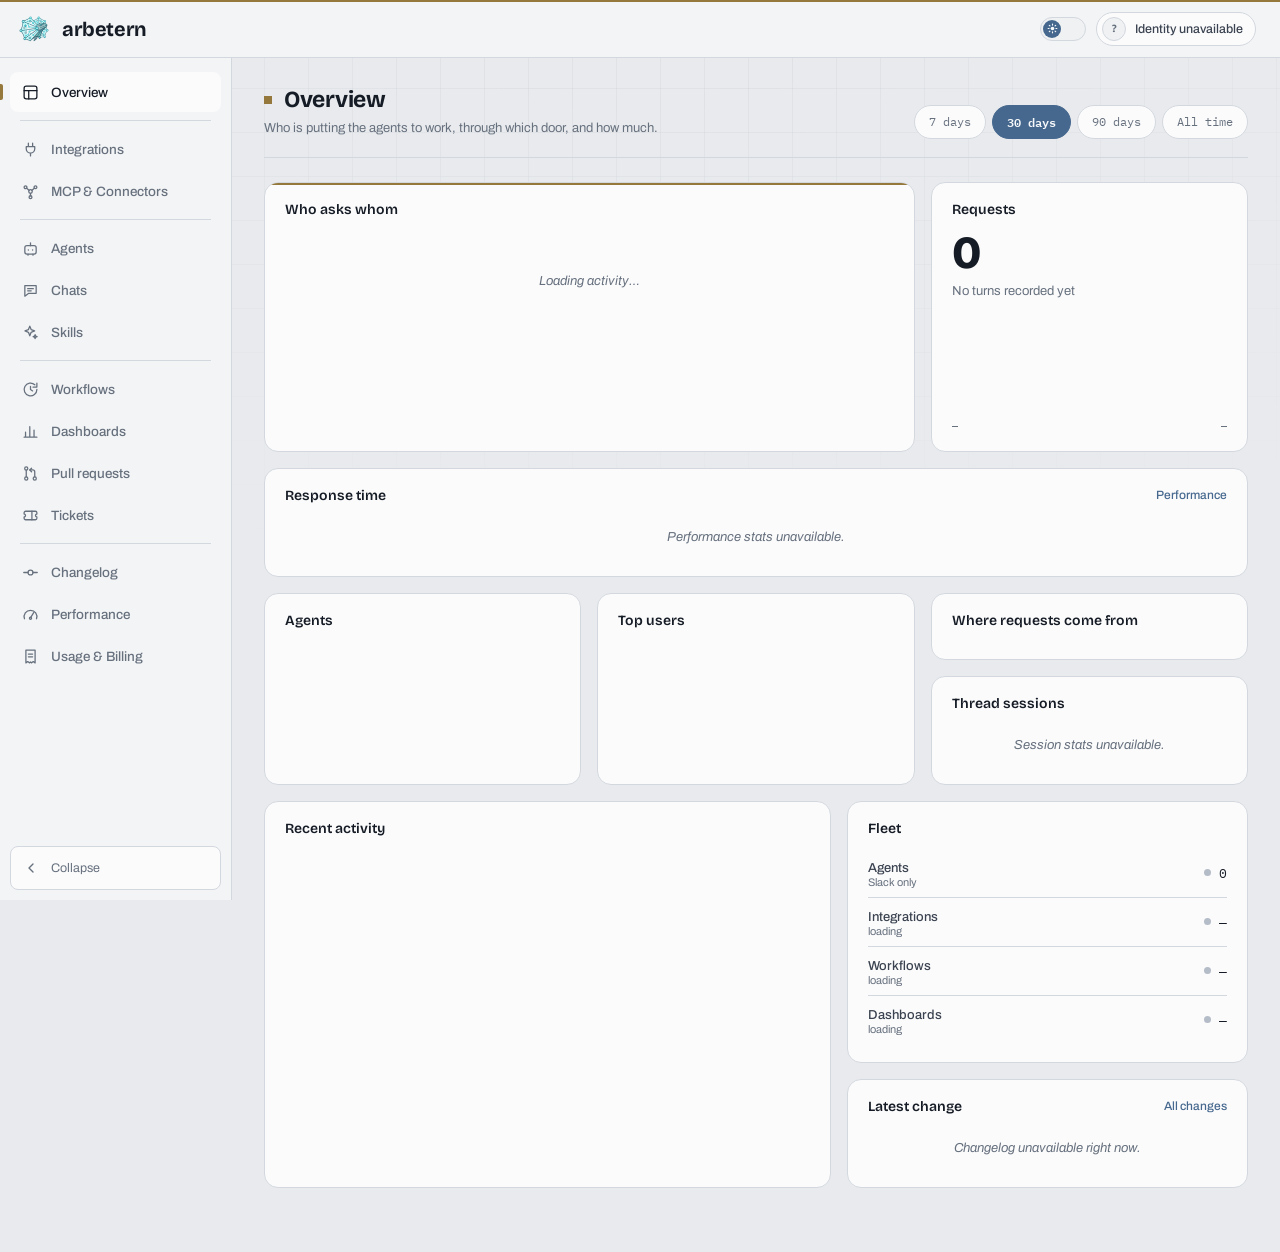
==== commit a62c8d26: "feat(projects): refactor entire microvm flow for sandboxed executions Signed-off-by: Mike Joseph <mi" ====
--- a/ui/index.html
+++ b/ui/index.html
@@ -69,6 +69,10 @@
           <span>Skills</span>
         </a>
         <div class="nav-sep"></div>
+        <a class="nav-item" href="/ui/projects" data-page="projects" title="Projects" id="nav-projects" hidden>
+          <svg viewBox="0 0 24 24" fill="none" stroke="currentColor" stroke-width="1.8" stroke-linecap="round" stroke-linejoin="round"><circle cx="12" cy="12" r="8.5"/><circle cx="12" cy="12" r="4.5"/><circle cx="12" cy="12" r="1" fill="currentColor" stroke="none"/></svg>
+          <span>Projects</span>
+        </a>
         <a class="nav-item" href="/ui/workflows" data-page="workflows" title="Workflows">
           <svg viewBox="0 0 24 24" fill="none" stroke="currentColor" stroke-width="1.8" stroke-linecap="round" stroke-linejoin="round"><path d="M21 12a9 9 0 1 1-2.9-6.6"/><path d="M21 3v5.5h-5.5"/><path d="M12 7.5V12l3 2"/></svg>
           <span>Workflows</span>
@@ -206,6 +210,22 @@
         </div>
       </section>
 
+      <section class="page" data-page="projects" hidden>
+        <div class="page-head">
+          <div>
+            <h1 class="page-title">Projects</h1>
+            <p class="page-desc">Standing goals arbetern pursues on one repository each: it follows the errors or metric series a Datadog query finds, runs a sandboxed Claude Code session to fix each one, and tracks the pull requests that come back.</p>
+          </div>
+          <div class="page-actions">
+            <input class="search-input" id="proj-search" type="search" placeholder="Filter by name, repository or query…" autocomplete="off" aria-label="Filter projects">
+            <button class="btn-mini primary" id="proj-new-btn" type="button" hidden>New project</button>
+          </div>
+        </div>
+        <div class="chip-row" id="proj-summary"></div>
+        <p class="search-note" id="proj-note" hidden></p>
+        <div class="list-panel list-scroll" id="proj-list"><div class="empty tall">Loading projects…</div></div>
+      </section>
+
       <section class="page" data-page="workflows" hidden>
         <div class="page-head">
           <div>
@@ -301,6 +321,7 @@
 
       <section class="page" data-page="workflow" hidden><div id="wf-detail"></div></section>
       <section class="page" data-page="dashboard" hidden><div id="dash-detail"></div></section>
+      <section class="page" data-page="project" hidden><div id="proj-detail"></div></section>
 
       <section class="page" data-page="mcp" hidden>
         <div class="page-head">
@@ -576,6 +597,18 @@
     </section>
   </div>
 
+  <div class="dialog-overlay" id="dialog-overlay">
+    <div class="dialog" id="dialog" role="dialog" aria-modal="true" aria-labelledby="dialog-title" aria-describedby="dialog-message" tabindex="-1">
+      <div class="dialog-title" id="dialog-title"></div>
+      <div class="dialog-message" id="dialog-message"></div>
+      <input class="form-input dialog-input" id="dialog-input" type="text" autocomplete="off" spellcheck="false" hidden>
+      <div class="actions dialog-actions">
+        <button class="btn-mini" type="button" id="dialog-cancel">Cancel</button>
+        <button class="btn-mini primary" type="button" id="dialog-ok">OK</button>
+      </div>
+    </div>
+  </div>
+
   <script src="/ui/detail.js"></script>
   <script src="/ui/app.js"></script>
 </body>
--- a/ui/app.css
+++ b/ui/app.css
@@ -75,6 +75,7 @@
 }
 
 html[data-theme="light"] .modal-overlay,
+html[data-theme="light"] .dialog-overlay,
 html[data-theme="light"] .sidebar-scrim {
   background: rgba(40, 46, 56, 0.45);
 }
@@ -846,6 +847,29 @@
 .modal-footer { padding: 16px 24px; border-top: 1px solid var(--border); flex-shrink: 0; }
 .readonly-badge { display: inline-flex; align-items: center; gap: 6px; font-size: 12px; color: var(--text-muted); background: var(--card); border: 1px solid var(--border); padding: 6px 12px; border-radius: 20px; }
 .readonly-badge svg { width: 14px; height: 14px; }
+
+/* Dialogs (alert / confirm / prompt); z-index sits above the full-screen chat */
+.dialog-overlay { position: fixed; inset: 0; background: rgba(8, 10, 14, 0.78); z-index: 400; display: flex; align-items: center; justify-content: center; padding: 16px; opacity: 0; visibility: hidden; transition: opacity 0.2s ease, visibility 0.2s ease; }
+.dialog-overlay.active { opacity: 1; visibility: visible; }
+.dialog {
+  position: relative; width: min(440px, 100%); max-height: calc(100vh - 32px); overflow-y: auto;
+  background: var(--surface); border: 1px solid var(--border-accent); border-radius: var(--radius-lg);
+  box-shadow: var(--shadow-pop); padding: 22px 24px 20px; outline: none;
+  transform: translateY(8px) scale(0.97); transition: transform 0.2s cubic-bezier(0.16, 1, 0.3, 1);
+}
+.dialog::before { content: ''; position: absolute; top: 0; left: 24px; right: 24px; height: 2px; background: var(--accent); border-radius: 0 0 2px 2px; }
+.dialog[data-tone="danger"]::before { background: var(--red); }
+.dialog[data-tone="warn"]::before { background: var(--amber); }
+.dialog-overlay.active .dialog { transform: translateY(0) scale(1); }
+.dialog-title { font-family: var(--font-display); font-size: 16px; font-weight: 700; color: var(--text-bright); line-height: 1.3; }
+.dialog-message { margin-top: 8px; font-size: 13.5px; line-height: 1.55; color: var(--text); white-space: pre-wrap; word-break: break-word; user-select: text; }
+.dialog-message:empty { display: none; }
+.dialog-input { margin-top: 14px; }
+.dialog-input[hidden] { display: none; }
+.dialog-actions { margin-top: 20px; gap: 8px; }
+.dialog-actions .btn-mini { min-width: 84px; }
+.dialog-actions .btn-mini.danger.solid { background: var(--red); border-color: var(--red); color: var(--on-accent); }
+.dialog-actions .btn-mini.danger.solid:hover { color: var(--on-accent); background: color-mix(in srgb, var(--red) 88%, black); border-color: color-mix(in srgb, var(--red) 88%, black); }
 
 /* Chat */
 .agent-chat-chip {
@@ -1014,6 +1038,15 @@
 .agent-dashboards, .agent-workflows { margin-top: 10px; padding-top: 10px; border-top: 1px dashed var(--border); }
 .agent-dashboards-label, .agent-workflows-label { font-size: 10px; text-transform: uppercase; letter-spacing: 0.5px; color: var(--text-muted); margin-bottom: 6px; }
 .agent-dashboards-list, .agent-workflows-list { display: flex; flex-wrap: wrap; gap: 6px; }
+.agent-dashboards-label span, .agent-workflows-label span { font-family: var(--font-mono); color: var(--text); }
+.agent-list > summary { display: flex; align-items: center; gap: 6px; cursor: pointer; list-style: none; margin-bottom: 0; }
+.agent-list > summary::-webkit-details-marker { display: none; }
+.agent-list > summary::before { content: '▸'; font-size: 9px; color: var(--text-muted); }
+.agent-list[open] > summary { margin-bottom: 8px; }
+.agent-list[open] > summary::before { content: '▾'; }
+.agent-list > summary:hover { color: var(--text); }
+.agent-more { font-size: 11px; font-weight: 500; padding: 3px 9px; border-radius: 6px; background: transparent; border: 1px dashed var(--border); color: var(--text-muted); cursor: pointer; font-family: inherit; }
+.agent-more:hover { color: var(--text-bright); border-color: var(--text-muted); }
 .agent-dashboard-chip { display: inline-flex; align-items: center; gap: 4px; font-size: 11px; font-weight: 500; padding: 3px 8px; border-radius: 6px; background: rgba(114, 151, 189, 0.08); border: 1px solid rgba(114, 151, 189, 0.28); color: var(--accent); text-decoration: none; transition: all 0.15s ease; }
 .agent-dashboard-chip:hover { background: rgba(114, 151, 189, 0.16); }
 .agent-workflow-chip { display: inline-flex; align-items: center; gap: 4px; font-size: 11px; font-weight: 500; padding: 3px 8px; border-radius: 6px; background: rgba(131, 176, 138, 0.08); border: 1px solid rgba(131, 176, 138, 0.28); color: var(--green); text-decoration: none; transition: all 0.15s ease; }
@@ -1103,6 +1136,9 @@
 
 
 .page-note { font-size: 12.5px; color: var(--text-muted); margin: -8px 0 18px; }
+/* The pull-up above is for a note under a page heading. One that follows a
+   block of content has to clear it instead. */
+.page-note.after-block { margin-top: 12px; }
 .search-input { min-width: 240px; height: 32px; padding: 0 12px; border-radius: 8px; background: var(--card); border: 1px solid var(--border); color: var(--text); font-family: inherit; font-size: 13px; outline: none; transition: border-color 0.15s ease, box-shadow 0.15s ease; }
 .search-input:focus { border-color: var(--accent); box-shadow: 0 0 0 3px var(--accent-glow); }
 .search-input::placeholder { color: var(--text-muted); }
@@ -1138,6 +1174,8 @@
 
 .form-panel { width: min(720px, 100vw); }
 .form-body { display: flex; flex-direction: column; gap: 16px; }
+.form-body [data-signal] { display: flex; flex-direction: column; gap: 16px; }
+.form-body [data-signal][hidden] { display: none; }
 .form-field { display: flex; flex-direction: column; gap: 6px; }
 .form-label { font-size: 12px; font-weight: 600; color: var(--text); }
 .form-hint { font-size: 11.5px; color: var(--text-muted); line-height: 1.45; }
@@ -1379,7 +1417,12 @@
 .backend-summary, .chip-row { display: flex; flex-wrap: wrap; gap: 8px; margin-bottom: 12px; }
 .backend-summary:empty, .chip-row:empty { display: none; }
 .backend-summary .chip, .chip-row .chip { font-size: 12px; color: var(--text-muted); background: var(--card-2); border: 1px solid var(--border); border-radius: 8px; padding: 6px 10px; }
-.backend-summary .chip b, .chip-row .chip b { color: var(--text-bright); font-weight: 600; font-family: var(--font-mono); font-size: 11.5px; }
+.chip-row .chip.unnamed { border-style: dashed; }
+.chip-row .chip.unnamed a { color: var(--text-muted); font-family: var(--font-mono); font-size: 11.5px; text-decoration: none; }
+.chip-row .chip.unnamed a:hover { color: var(--accent); text-decoration: underline; }
+.backend-summary .chip b, .chip-row .chip b { color: var(--text-bright); font-weight: 600; font-variant-numeric: tabular-nums; }
+/* Mono only for machine keys: a mono run mid-sentence sets its own word spacing. */
+.backend-summary .chip b.key, .chip-row .chip b.key { font-family: var(--font-mono); font-size: 11.5px; }
 .backend-grid { display: grid; grid-template-columns: minmax(0, 1fr); gap: 12px; align-items: start; }
 @media (min-width: 1100px) { .backend-grid.with-file { grid-template-columns: minmax(0, 1fr) minmax(0, 1.2fr); } }
 .crumbs button { background: none; border: 0; color: var(--accent); cursor: pointer; font: inherit; padding: 0; }
@@ -1393,3 +1436,75 @@
 .file-head .btn-mini { margin-left: auto; }
 .code-view { margin: 0; padding: 12px 14px; font-family: var(--font-mono); font-size: 12px; line-height: 1.5; white-space: pre-wrap; word-break: break-word; max-height: calc(100vh - var(--topbar-h) - 300px); overflow: auto; color: var(--text); background: var(--card-2); border-top: 1px solid var(--border); }
 .meta-cell { font-family: var(--font-mono); font-size: 11.5px; color: var(--text-muted); max-width: 60ch; overflow: hidden; text-overflow: ellipsis; white-space: nowrap; }
+
+/* Projects */
+.status-pill.open { color: var(--accent); background: rgba(var(--accent-rgb), 0.08); border: 1px solid rgba(var(--accent-rgb), 0.3); }
+.detail-banner.warn { background: color-mix(in srgb, var(--amber) 9%, transparent); border-color: color-mix(in srgb, var(--amber) 38%, transparent); color: var(--amber); }
+.proj-stats { grid-template-columns: repeat(5, minmax(0, 1fr)); margin-bottom: 16px; }
+.proj-stat-note { margin-top: 4px; font-size: 11.5px; line-height: 1.4; color: var(--text-muted); }
+.proj-chart-panel { margin-bottom: 16px; }
+.proj-chart-panel h2 { flex-wrap: wrap; }
+.proj-legend { margin-left: auto; display: inline-flex; gap: 14px; font-family: var(--font-body); font-size: 11.5px; font-weight: 500; color: var(--text-muted); }
+.proj-legend i { display: inline-block; width: 10px; height: 10px; border-radius: 3px; margin-right: 6px; vertical-align: -1px; }
+.proj-o { background: var(--accent); }
+.proj-m { background: var(--gold); }
+.proj-bars { position: relative; display: flex; align-items: stretch; gap: 4px; height: 120px; margin-top: 26px; border-bottom: 1px solid var(--border); }
+.proj-day { flex: 1; min-width: 0; display: flex; align-items: flex-end; justify-content: center; gap: 2px; border-radius: 4px 4px 0 0; }
+.proj-day:hover { background: rgba(var(--accent-rgb), 0.07); }
+.proj-day i { flex: 1; max-width: 12px; border-radius: 4px 4px 0 0; }
+.proj-day span { position: absolute; left: 50%; bottom: calc(100% + 6px); transform: translateX(-50%); font-family: var(--font-mono); font-size: 10.5px; color: var(--text-bright); background: var(--card-2); border: 1px solid var(--border); padding: 2px 8px; border-radius: 4px; white-space: nowrap; opacity: 0; pointer-events: none; }
+.proj-day:hover span { opacity: 1; }
+.proj-meta .proj-wide { grid-column: 1 / -1; }
+.meta-item .value code { font-family: var(--font-mono); font-size: 12.5px; overflow-wrap: anywhere; }
+.meta-item .value a { color: var(--accent); text-decoration: none; }
+.meta-item .value a:hover { text-decoration: underline; }
+.meta-item .chip-row { margin: 2px 0 0; gap: 6px; }
+.meta-item .chip-row .chip { padding: 4px 9px; }
+.proj-toggle { background: none; border: 0; padding: 0; font: inherit; font-weight: 600; color: var(--text-bright); cursor: pointer; text-align: left; }
+.proj-toggle::before { content: '▸ '; color: var(--text-muted); font-size: 11px; }
+.proj-toggle[aria-expanded="true"]::before { content: '▾ '; }
+.proj-toggle:hover { color: var(--accent); }
+.proj-more[hidden] { display: none; }
+.data-table tr.proj-more > td { background: var(--card-2); padding: 12px 14px 14px; }
+.data-table tbody tr:nth-last-child(2):has(+ tr.proj-more[hidden]) > td { border-bottom: none; }
+.proj-more .chip-row { margin-bottom: 4px; }
+.proj-more .run-result, .proj-more .run-error { max-height: 240px; }
+.proj-label { margin: 12px 0 4px; font-size: 10.5px; font-weight: 600; text-transform: uppercase; letter-spacing: 0.5px; color: var(--text-muted); }
+.proj-title { font-size: 13px; font-weight: 600; color: var(--text-bright); }
+.proj-causes { margin: 0; padding-left: 18px; font-size: 12.5px; line-height: 1.6; color: var(--text); }
+.proj-round { margin: 8px 0; font-size: 12.5px; color: var(--text); }
+.link-btn { background: none; border: 0; padding: 0; font: inherit; color: var(--accent); cursor: pointer; text-decoration: underline; }
+.proj-transcript { display: flex; flex-direction: column; gap: 10px; max-height: 70vh; overflow: auto; }
+.pt-entry { border: 1px solid var(--border); border-radius: 8px; padding: 8px 10px; background: var(--card); }
+.pt-entry.pt-assistant { border-color: color-mix(in srgb, var(--accent) 35%, transparent); }
+.pt-role { font-family: var(--font-mono); font-size: 10.5px; text-transform: uppercase; letter-spacing: 0.5px; color: var(--text-muted); margin-bottom: 4px; }
+.pt-entry pre { margin: 0; white-space: pre-wrap; overflow-wrap: anywhere; font-size: 12.5px; line-height: 1.5; color: var(--text); }
+.proj-round .run-result, .proj-round .run-error { margin-top: 4px; }
+.panel h2 .h2-btn { margin-left: auto; }
+.proj-note { display: grid; grid-template-columns: 64px minmax(0, 1fr) auto; gap: 12px; align-items: start; padding: 10px 0; border-bottom: 1px solid var(--border); }
+.proj-note:last-child { border-bottom: none; }
+.proj-note .tag { justify-self: start; margin-top: 2px; }
+.proj-note-text { font-size: 13px; line-height: 1.5; color: var(--text); white-space: pre-wrap; overflow-wrap: anywhere; }
+.proj-note-meta { margin-top: 3px; font-size: 11px; color: var(--text-muted); }
+.tag.proj-src-admin { color: var(--gold); border-color: color-mix(in srgb, var(--gold) 35%, transparent); }
+.tag.proj-src-session { color: var(--cyan); border-color: color-mix(in srgb, var(--cyan) 35%, transparent); }
+.tag.proj-src-review { color: var(--accent-2); border-color: color-mix(in srgb, var(--accent-2) 40%, transparent); }
+.panel .report.proj-doc { background: none; border: 0; border-radius: 0; padding: 0; font-size: 13.5px; }
+.panel .proj-subhead { margin-top: 18px; }
+.form-section { padding-top: 14px; border-top: 1px solid var(--border); font-family: var(--font-mono); font-size: 10.5px; font-weight: 600; letter-spacing: 1px; text-transform: uppercase; color: var(--text-muted); }
+.form-grid3 { display: grid; grid-template-columns: repeat(3, minmax(0, 1fr)); gap: 16px; }
+.form-textarea.proj-textarea { min-height: 110px; }
+.form-textarea.proj-attrs { min-height: 72px; }
+.form-more > summary { cursor: pointer; font-size: 12.5px; font-weight: 600; color: var(--accent); list-style: none; }
+.form-more > summary::-webkit-details-marker { display: none; }
+.form-more > summary::before { content: '▸ '; }
+.form-more[open] > summary::before { content: '▾ '; }
+.form-more[open] > summary { margin-bottom: 14px; }
+
+@media (max-width: 760px) {
+  .proj-stats { grid-template-columns: repeat(2, minmax(0, 1fr)); }
+  .proj-bars { gap: 2px; }
+  .proj-day { gap: 1px; }
+  .proj-legend { margin-left: 0; }
+  .form-grid3 { grid-template-columns: 1fr; }
+}
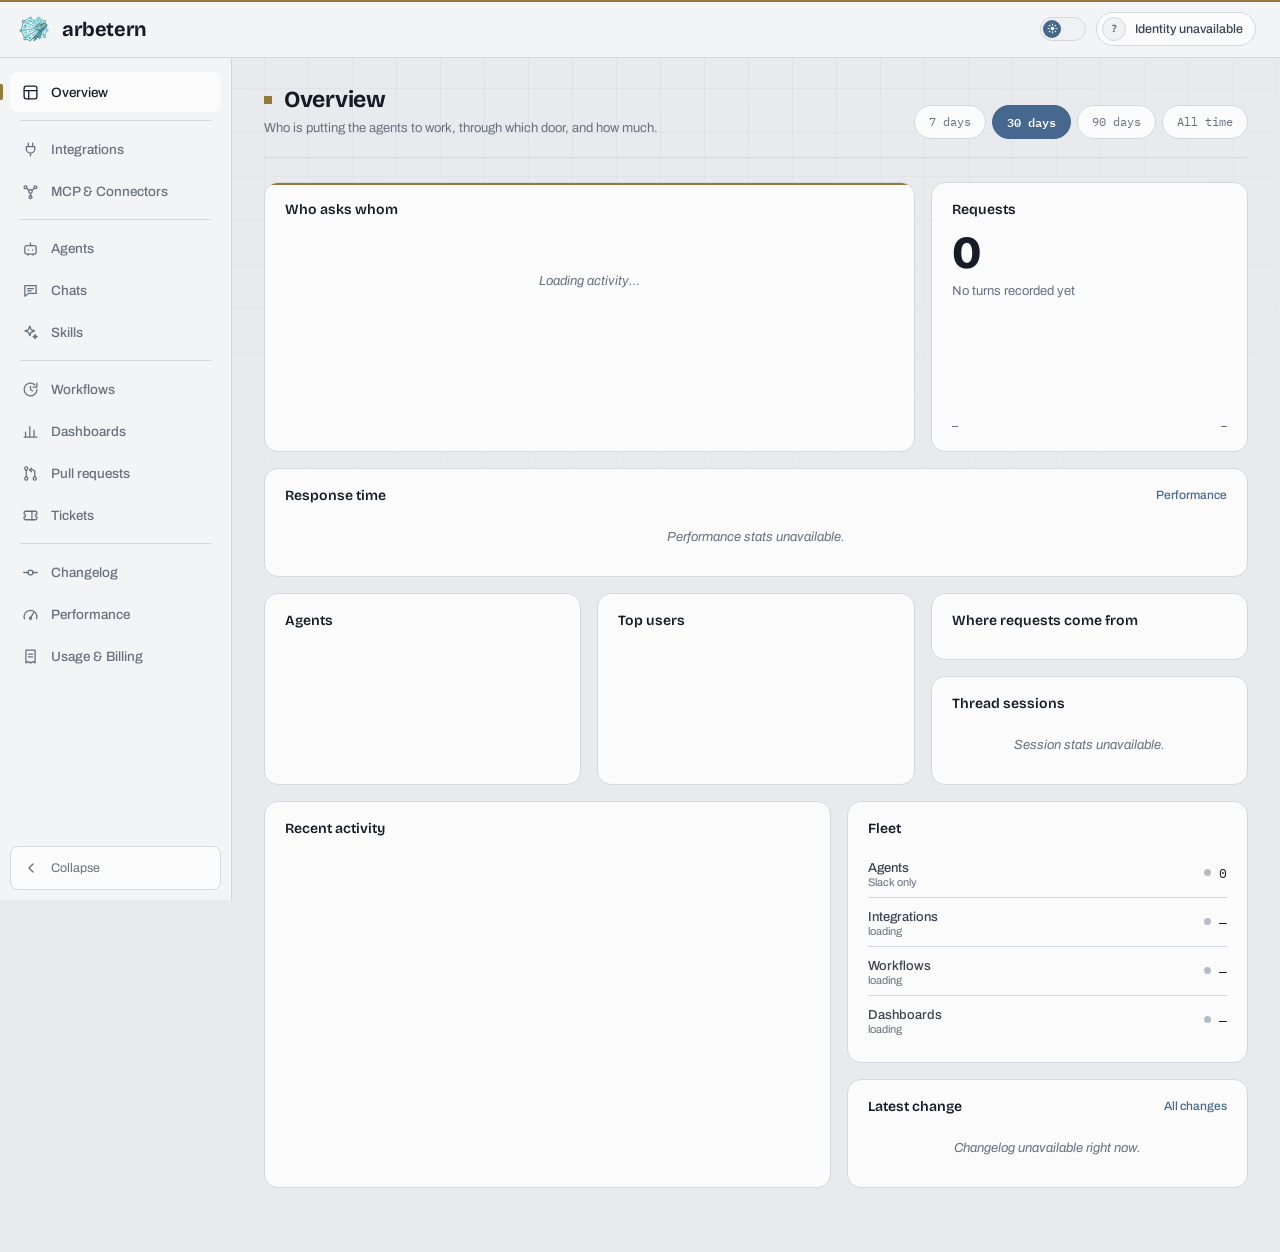
==== commit 44bd6790: "feat(projects): add lazy fields and make projects support organization wide Signed-off-by: Mike Jose" ====
--- a/ui/index.html
+++ b/ui/index.html
@@ -214,7 +214,7 @@
         <div class="page-head">
           <div>
             <h1 class="page-title">Projects</h1>
-            <p class="page-desc">Standing goals arbetern pursues on one repository each: it follows the errors or metric series a Datadog query finds, runs a sandboxed Claude Code session to fix each one, and tracks the pull requests that come back.</p>
+            <p class="page-desc">Standing goals arbetern pursues on one repository, or across an organization's repositories: it follows the errors or metric series a Datadog query finds, runs a sandboxed Claude Code session to fix each one, and tracks the pull requests that come back.</p>
           </div>
           <div class="page-actions">
             <input class="search-input" id="proj-search" type="search" placeholder="Filter by name, repository or query…" autocomplete="off" aria-label="Filter projects">
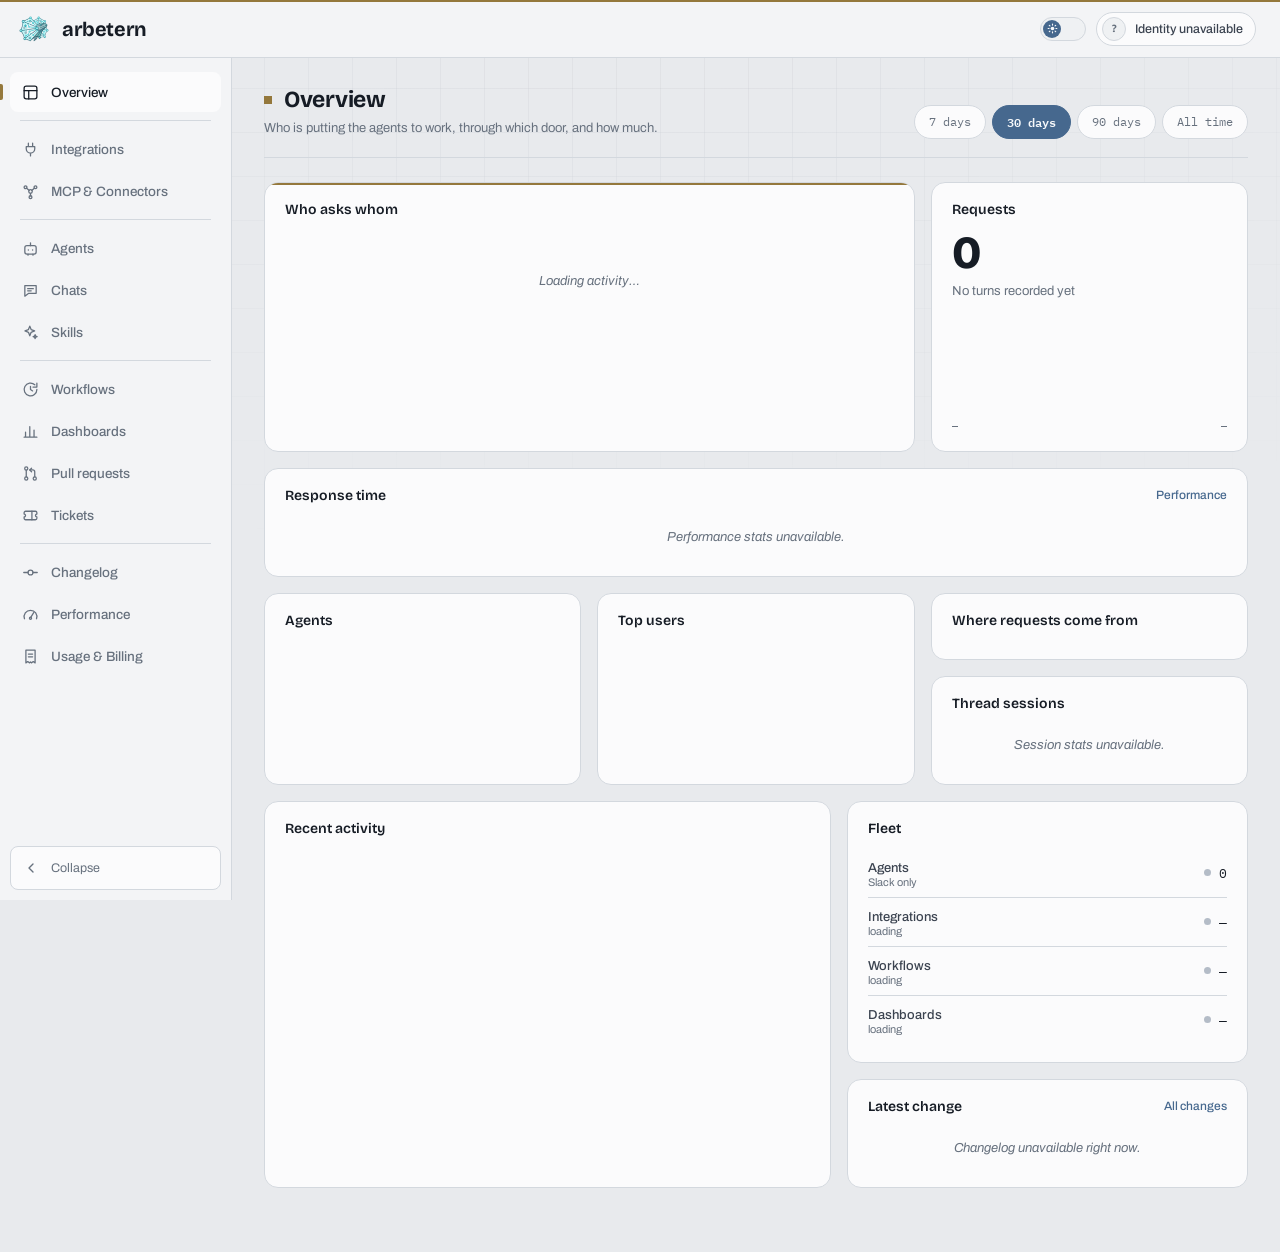
==== commit 50e275f1: "feat(tickets): add tickets also assigned by me and not only assigned to me Signed-off-by: Mike Josep" ====
--- a/ui/index.html
+++ b/ui/index.html
@@ -277,9 +277,10 @@
         <div class="page-head">
           <div>
             <h1 class="page-title">Tickets</h1>
-            <p class="page-desc">Unresolved Jira issues assigned to the agents' own account, most recently updated first.</p>
-          </div>
-          <div class="page-actions">
+            <p class="page-desc">Unresolved Jira issues assigned to or reported by the agents' own account, most recently updated first.</p>
+          </div>
+          <div class="page-actions">
+            <div class="pills" id="ticket-role"></div>
             <div class="pills" id="ticket-filter"></div>
             <input class="search-input" id="ticket-search" type="search" placeholder="Filter tickets…" autocomplete="off" aria-label="Filter tickets">
           </div>
